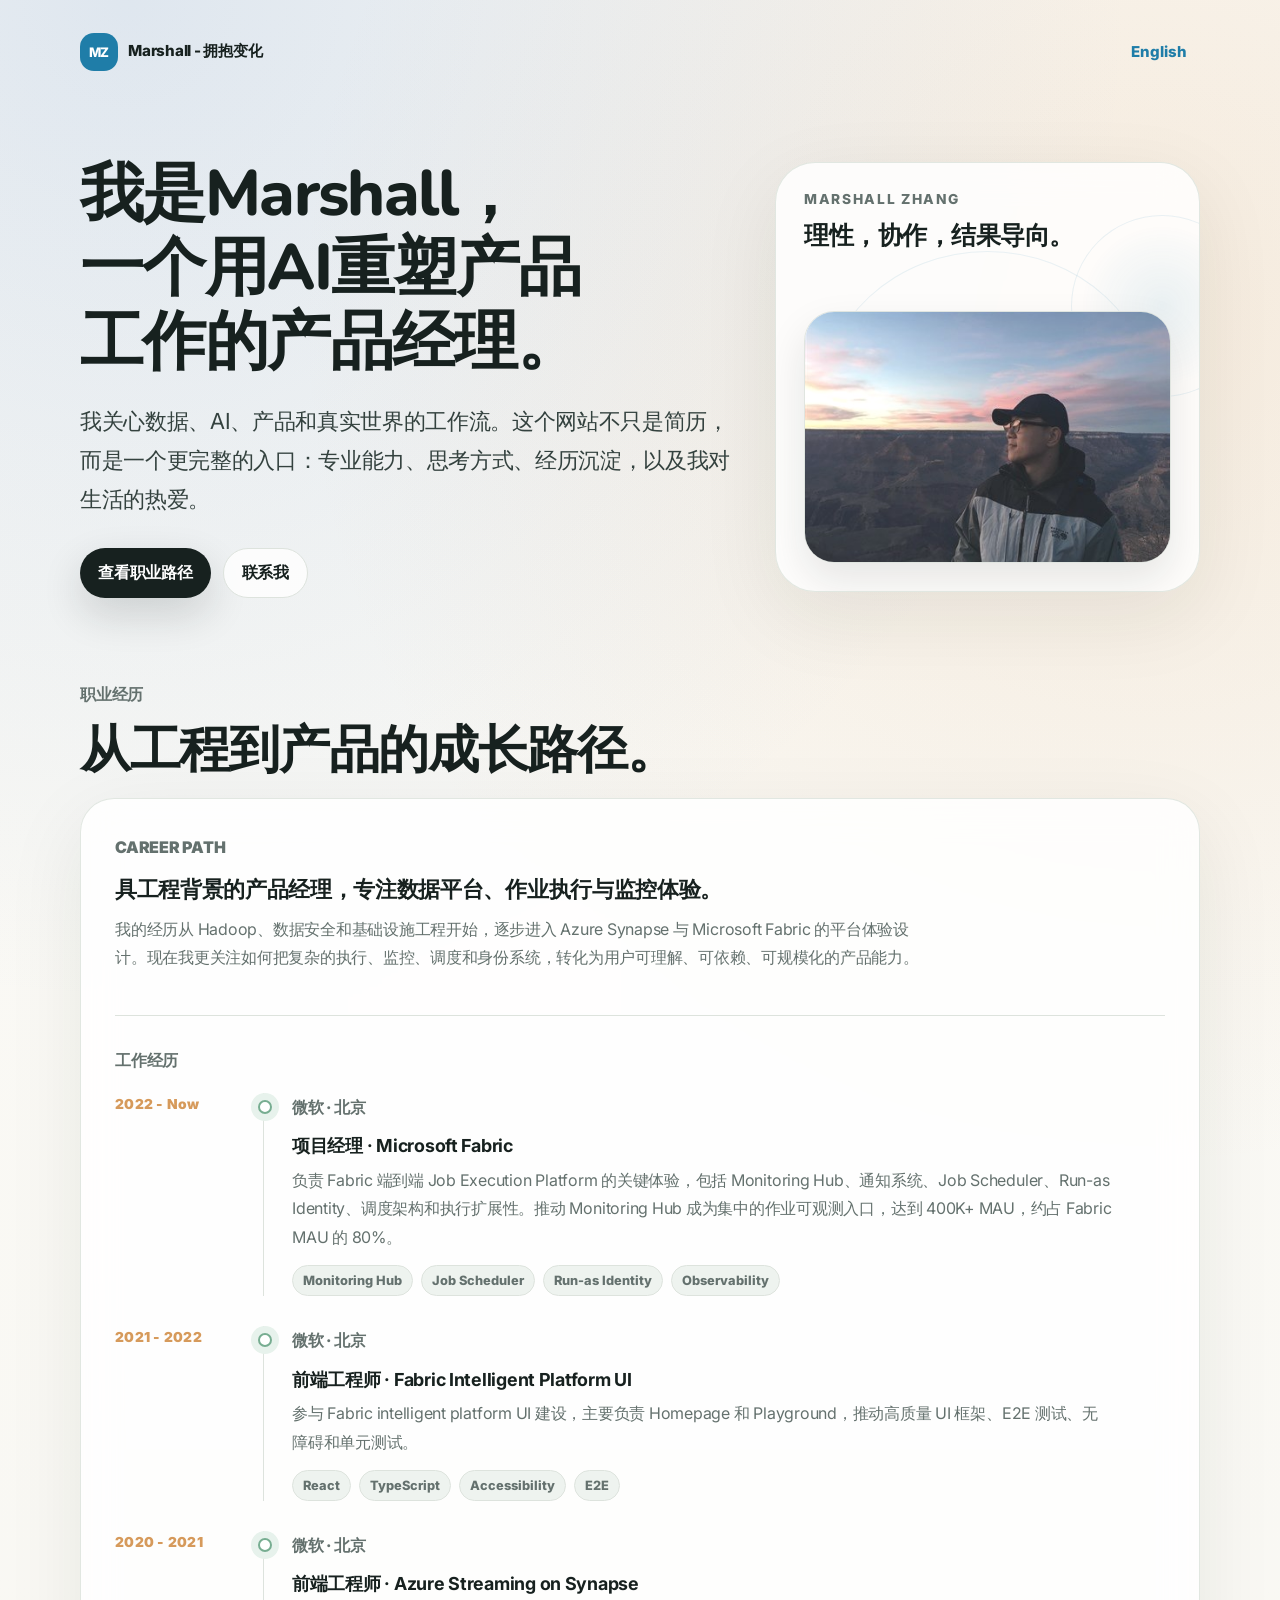
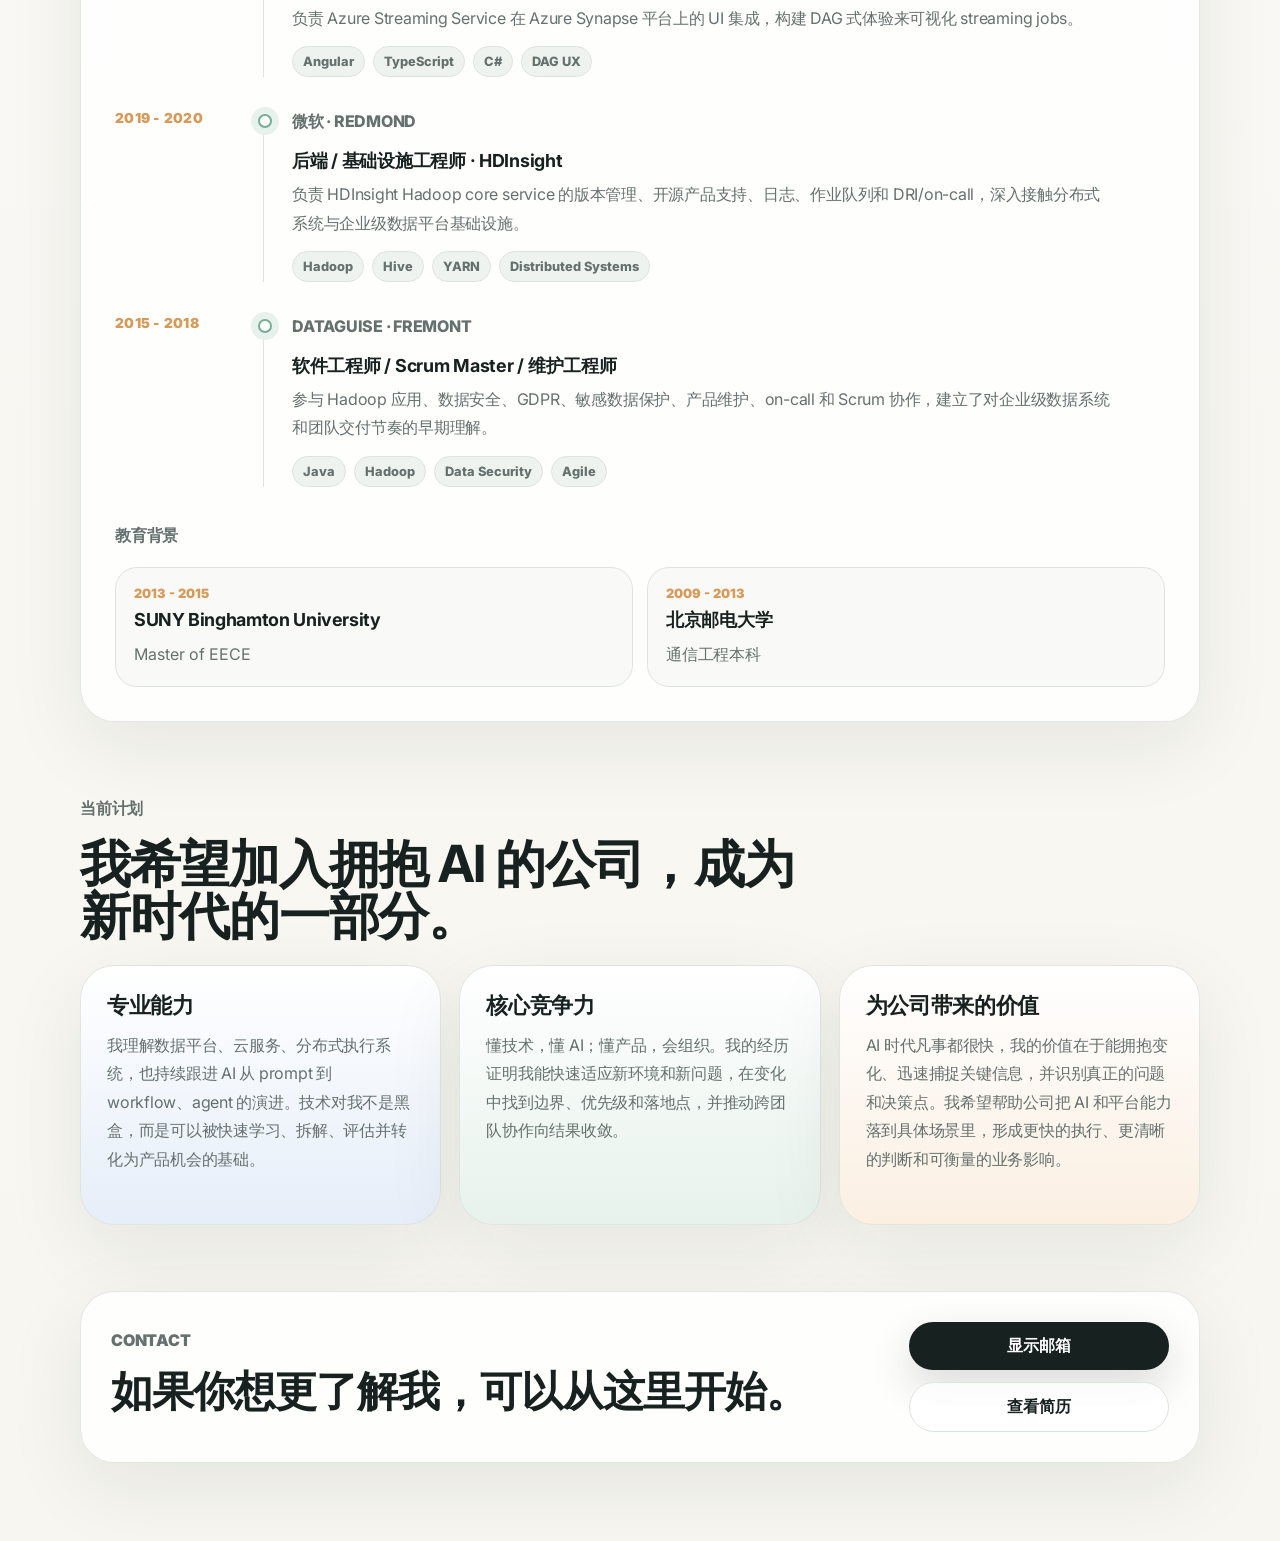
==== index.html @ 6c8ccf9b "Redesign personal website Co-authored-by: Copilot <223556219+Copilot@users.noreply.github.com>" ====
<!DOCTYPE html>
<html lang="zh-CN">
  <head>
    <meta charset="UTF-8" />
    <meta name="viewport" content="width=device-width, initial-scale=1.0" />
    <title>Marshall Zhang — The Explorer</title>
    <meta
      name="description"
      content="Personal website of Marshall Zhang, a product-minded data and AI practitioner exploring work, technology, teaching, and life."
    />
    <link rel="preconnect" href="https://fonts.googleapis.com" />
    <link rel="preconnect" href="https://fonts.gstatic.com" crossorigin />
    <link
      href="https://fonts.googleapis.com/css2?family=Inter:wght@400;500;600;700;800;900&family=Nunito:wght@600;700;800&display=swap"
      rel="stylesheet"
    />
    <link rel="stylesheet" href="./styles.css" />
  </head>
  <body>
    <div class="site-shell">
      <header class="topbar">
        <a class="brand" href="./index.html" aria-label="Marshall Zhang home">
          <span class="brand-mark">MZ</span>
          <span>
            <span class="lang-content lang-zh">Marshall - 拥抱变化</span>
            <span class="lang-content lang-en">Marshall - Embrace Change</span>
          </span>
        </a>
        <nav class="nav" aria-label="Main navigation">
          <button class="language-toggle" type="button" data-language-toggle>English</button>
        </nav>
      </header>

      <main>
        <section class="hero" id="overview">
          <div class="hero-copy">
            <h1>
              <span class="lang-content lang-zh">我是Marshall，一个用AI重塑产品工作的产品经理。</span>
              <span class="lang-content lang-en">I am Marshall, a product manager reshaping product work with AI.</span>
            </h1>
            <p class="subtitle">
              <span class="lang-content lang-zh">
                我关心数据、AI、产品和真实世界的工作流。这个网站不只是简历，而是一个更完整的入口：专业能力、思考方式、经历沉淀，以及我对生活的热爱。
              </span>
              <span class="lang-content lang-en">
                I care about data, AI, products, and real-world workflows. This site is not only a resume; it is a fuller entry point into my skills, thinking, experience, and love for life.
              </span>
            </p>
            <div class="hero-actions">
              <a class="button primary" href="#career">
                <span class="lang-content lang-zh">查看职业路径</span>
                <span class="lang-content lang-en">View career path</span>
              </a>
              <a class="button secondary" href="#contact">
                <span class="lang-content lang-zh">联系我</span>
                <span class="lang-content lang-en">Contact me</span>
              </a>
            </div>
          </div>

          <aside class="hero-panel" aria-label="Marshall profile summary">
            <div class="orbital-card photo-card">
              <div class="profile-copy">
                <p class="panel-kicker">Marshall Zhang</p>
                <p class="panel-title">
                  <span class="lang-content lang-zh">理性，协作，结果导向。</span>
                  <span class="lang-content lang-en">Analytical, collaborative, impact-driven.</span>
                </p>
              </div>
              <figure class="profile-photo-frame">
                <img src="./assets/photo-soft.jpg" alt="Portrait of Marshall Zhang" />
              </figure>
            </div>
          </aside>
        </section>

        <section class="section">
          <div class="section-heading">
            <p class="section-tag">
              <span class="lang-content lang-zh">职业经历</span>
              <span class="lang-content lang-en">Career experience</span>
            </p>
            <h2>
              <span class="lang-content lang-zh">从工程到产品的成长路径。</span>
              <span class="lang-content lang-en">A path from engineering to product.</span>
            </h2>
          </div>

          <div class="career-card" id="career">
            <div class="career-intro">
              <p class="project-meta">
                <span class="lang-content lang-zh">Career path</span>
                <span class="lang-content lang-en">Career path</span>
              </p>
              <h3>
                <span class="lang-content lang-zh">具工程背景的产品经理，专注数据平台、作业执行与监控体验。</span>
                <span class="lang-content lang-en">A product manager with an engineering background, focused on data platforms, job execution, and monitoring experiences.</span>
              </h3>
              <p>
                <span class="lang-content lang-zh">
                  我的经历从 Hadoop、数据安全和基础设施工程开始，逐步进入 Azure Synapse 与 Microsoft Fabric 的平台体验设计。现在我更关注如何把复杂的执行、监控、调度和身份系统，转化为用户可理解、可依赖、可规模化的产品能力。
                </span>
                <span class="lang-content lang-en">
                  My path started with Hadoop, data security, and infrastructure engineering, then moved into platform experiences across Azure Synapse and Microsoft Fabric. Today I focus on turning complex execution, monitoring, scheduling, and identity systems into product capabilities users can understand, trust, and scale.
                </span>
              </p>
            </div>

            <div class="career-group">
              <p class="career-group-label">
                <span class="lang-content lang-zh">工作经历</span>
                <span class="lang-content lang-en">Experience</span>
              </p>

              <div class="experience-list">
                <article class="experience-item">
                  <div class="experience-time">2022 - Now</div>
                  <div class="experience-content">
                    <p class="experience-meta">
                      <span class="lang-content lang-zh">微软 · 北京</span>
                      <span class="lang-content lang-en">Microsoft · Beijing</span>
                    </p>
                    <h4>
                      <span class="lang-content lang-zh">项目经理 · Microsoft Fabric</span>
                      <span class="lang-content lang-en">Program Manager · Microsoft Fabric</span>
                    </h4>
                    <p>
                      <span class="lang-content lang-zh">负责 Fabric 端到端 Job Execution Platform 的关键体验，包括 Monitoring Hub、通知系统、Job Scheduler、Run-as Identity、调度架构和执行扩展性。推动 Monitoring Hub 成为集中的作业可观测入口，达到 400K+ MAU，约占 Fabric MAU 的 80%。</span>
                      <span class="lang-content lang-en">Owns key experiences for Fabric's end-to-end Job Execution Platform, including Monitoring Hub, notifications, Job Scheduler, Run-as Identity, scheduling architecture, and execution scalability. Drove Monitoring Hub into a centralized job observability surface, reaching 400K+ MAU, about 80% of Fabric MAU.</span>
                    </p>
                    <div class="chip-row">
                      <span>Monitoring Hub</span>
                      <span>Job Scheduler</span>
                      <span>Run-as Identity</span>
                      <span>Observability</span>
                    </div>
                  </div>
                </article>

                <article class="experience-item">
                  <div class="experience-time">2021 - 2022</div>
                  <div class="experience-content">
                    <p class="experience-meta">
                      <span class="lang-content lang-zh">微软 · 北京</span>
                      <span class="lang-content lang-en">Microsoft · Beijing</span>
                    </p>
                    <h4>
                      <span class="lang-content lang-zh">前端工程师 · Fabric Intelligent Platform UI</span>
                      <span class="lang-content lang-en">Frontend Engineer · Fabric Intelligent Platform UI</span>
                    </h4>
                    <p>
                      <span class="lang-content lang-zh">参与 Fabric intelligent platform UI 建设，主要负责 Homepage 和 Playground，推动高质量 UI 框架、E2E 测试、无障碍和单元测试。</span>
                      <span class="lang-content lang-en">Worked on Fabric intelligent platform UI, mainly Homepage and Playground, with focus on high-quality UI framework, E2E tests, accessibility, and unit tests.</span>
                    </p>
                    <div class="chip-row">
                      <span>React</span>
                      <span>TypeScript</span>
                      <span>Accessibility</span>
                      <span>E2E</span>
                    </div>
                  </div>
                </article>

                <article class="experience-item">
                  <div class="experience-time">2020 - 2021</div>
                  <div class="experience-content">
                    <p class="experience-meta">
                      <span class="lang-content lang-zh">微软 · 北京</span>
                      <span class="lang-content lang-en">Microsoft · Beijing</span>
                    </p>
                    <h4>
                      <span class="lang-content lang-zh">前端工程师 · Azure Streaming on Synapse</span>
                      <span class="lang-content lang-en">Frontend Engineer · Azure Streaming on Synapse</span>
                    </h4>
                    <p>
                      <span class="lang-content lang-zh">负责 Azure Streaming Service 在 Azure Synapse 平台上的 UI 集成，构建 DAG 式体验来可视化 streaming jobs。</span>
                      <span class="lang-content lang-en">Integrated Azure Streaming Service UI into Azure Synapse and built a DAG-like experience to visualize streaming jobs.</span>
                    </p>
                    <div class="chip-row">
                      <span>Angular</span>
                      <span>TypeScript</span>
                      <span>C#</span>
                      <span>DAG UX</span>
                    </div>
                  </div>
                </article>

                <article class="experience-item">
                  <div class="experience-time">2019 - 2020</div>
                  <div class="experience-content">
                    <p class="experience-meta">
                      <span class="lang-content lang-zh">微软 · Redmond</span>
                      <span class="lang-content lang-en">Microsoft · Redmond</span>
                    </p>
                    <h4>
                      <span class="lang-content lang-zh">后端 / 基础设施工程师 · HDInsight</span>
                      <span class="lang-content lang-en">Backend / Infrastructure Engineer · HDInsight</span>
                    </h4>
                    <p>
                      <span class="lang-content lang-zh">负责 HDInsight Hadoop core service 的版本管理、开源产品支持、日志、作业队列和 DRI/on-call，深入接触分布式系统与企业级数据平台基础设施。</span>
                      <span class="lang-content lang-en">Worked on HDInsight Hadoop core service, including versioning, open-source support, logs, job queue, and DRI/on-call, building hands-on experience with distributed systems and enterprise data platform infrastructure.</span>
                    </p>
                    <div class="chip-row">
                      <span>Hadoop</span>
                      <span>Hive</span>
                      <span>YARN</span>
                      <span>Distributed Systems</span>
                    </div>
                  </div>
                </article>

                <article class="experience-item">
                  <div class="experience-time">2015 - 2018</div>
                  <div class="experience-content">
                    <p class="experience-meta">
                      <span class="lang-content lang-zh">Dataguise · Fremont</span>
                      <span class="lang-content lang-en">Dataguise · Fremont</span>
                    </p>
                    <h4>
                      <span class="lang-content lang-zh">软件工程师 / Scrum Master / 维护工程师</span>
                      <span class="lang-content lang-en">Software Engineer / Scrum Master / Sustaining Engineer</span>
                    </h4>
                    <p>
                      <span class="lang-content lang-zh">参与 Hadoop 应用、数据安全、GDPR、敏感数据保护、产品维护、on-call 和 Scrum 协作，建立了对企业级数据系统和团队交付节奏的早期理解。</span>
                      <span class="lang-content lang-en">Worked on Hadoop applications, data security, GDPR, sensitive data protection, product sustaining, on-call, and Scrum collaboration, building an early understanding of enterprise data systems and team delivery rhythm.</span>
                    </p>
                    <div class="chip-row">
                      <span>Java</span>
                      <span>Hadoop</span>
                      <span>Data Security</span>
                      <span>Agile</span>
                    </div>
                  </div>
                </article>
              </div>
            </div>

            <div class="career-group education-group">
              <p class="career-group-label">
                <span class="lang-content lang-zh">教育背景</span>
                <span class="lang-content lang-en">Education</span>
              </p>
              <div class="education-grid">
                <article class="education-item">
                  <span>2013 - 2015</span>
                  <h4>SUNY Binghamton University</h4>
                  <p>Master of EECE</p>
                </article>
                <article class="education-item">
                  <span>2009 - 2013</span>
                  <h4>
                    <span class="lang-content lang-zh">北京邮电大学</span>
                    <span class="lang-content lang-en">Beijing University of Posts and Telecommunications</span>
                  </h4>
                  <p>
                    <span class="lang-content lang-zh">通信工程本科</span>
                    <span class="lang-content lang-en">B.S. in Communication Engineering</span>
                  </p>
                </article>
              </div>
            </div>
          </div>
        </section>

        <section class="section card-section">
          <div class="section-heading">
            <p class="section-tag">
              <span class="lang-content lang-zh">当前计划</span>
              <span class="lang-content lang-en">Current plan</span>
            </p>
            <h2>
              <span class="lang-content lang-zh">我希望加入拥抱 AI 的公司，成为新时代的一部分。</span>
              <span class="lang-content lang-en">I want to join companies embracing AI and become part of the new era.</span>
            </h2>
          </div>
          <div class="content-grid">
            <article class="content-card accent-blue">
              <h3>
                <span class="lang-content lang-zh">专业能力</span>
                <span class="lang-content lang-en">Professional capability</span>
              </h3>
              <p>
                <span class="lang-content lang-zh">我理解数据平台、云服务、分布式执行系统，也持续跟进 AI 从 prompt 到 workflow、agent 的演进。技术对我不是黑盒，而是可以被快速学习、拆解、评估并转化为产品机会的基础。</span>
                <span class="lang-content lang-en">I understand data platforms, cloud services, and distributed execution systems, while actively following AI's evolution from prompts to workflows and agents. Technology is not a black box to me; it is something I can quickly learn, break down, evaluate, and turn into product opportunities.</span>
              </p>
            </article>
            <article class="content-card accent-green">
              <h3>
                <span class="lang-content lang-zh">核心竞争力</span>
                <span class="lang-content lang-en">Core strengths</span>
              </h3>
              <p>
                <span class="lang-content lang-zh">懂技术，懂 AI；懂产品，会组织。我的经历证明我能快速适应新环境和新问题，在变化中找到边界、优先级和落地点，并推动跨团队协作向结果收敛。</span>
                <span class="lang-content lang-en">I understand technology and AI; I understand product and organization. My experience proves that I can adapt quickly to new environments and problems, find boundaries, priorities, and execution paths in change, and drive cross-team work toward outcomes.</span>
              </p>
            </article>
            <article class="content-card accent-orange">
              <h3>
                <span class="lang-content lang-zh">为公司带来的价值</span>
                <span class="lang-content lang-en">Value I bring</span>
              </h3>
              <p>
                <span class="lang-content lang-zh">AI 时代凡事都很快，我的价值在于能拥抱变化、迅速捕捉关键信息，并识别真正的问题和决策点。我希望帮助公司把 AI 和平台能力落到具体场景里，形成更快的执行、更清晰的判断和可衡量的业务影响。</span>
                <span class="lang-content lang-en">In the AI era, everything moves fast. My value is the ability to embrace change, quickly capture key signals, and identify the real problem and decision point. I want to help teams apply AI and platform capabilities to concrete scenarios, creating faster execution, clearer judgment, and measurable business impact.</span>
              </p>
            </article>
          </div>
        </section>

        <section class="section contact-section" id="contact">
          <div>
            <p class="section-tag">
              <span class="lang-content lang-zh">Contact</span>
              <span class="lang-content lang-en">Contact</span>
            </p>
            <h2>
              <span class="lang-content lang-zh">如果你想更了解我，可以从这里开始。</span>
              <span class="lang-content lang-en">If you want to know more about me, start here.</span>
            </h2>
          </div>
          <div class="contact-card">
            <button class="button primary" type="button" data-email-button data-user="marshall.yang.zhang" data-domain="outlook.com">
              <span class="lang-content lang-zh">显示邮箱</span>
              <span class="lang-content lang-en">Show email</span>
            </button>
            <a class="button secondary" href="./assets/resume/marshall-zhang-resume.pdf" target="_blank" rel="noopener">
              <span class="lang-content lang-zh">查看简历</span>
              <span class="lang-content lang-en">View resume</span>
            </a>
          </div>
        </section>
      </main>
    </div>
    <script src="./site.js"></script>
  </body>
</html>
---- styles.css ----
:root {
  --bg: #f7f6f1;
  --surface: #ffffff;
  --surface-soft: #eef3ef;
  --line: #dde3dd;
  --text: #17211f;
  --muted: #64716e;
  --blue: #5f8fcf;
  --blue-soft: #e6eef9;
  --green: #77ad91;
  --green-soft: #e7f2ec;
  --orange: #d69a5b;
  --orange-soft: #fbefe2;
  --zima: #1f7da8;
  --shadow: 0 24px 80px rgba(23, 33, 31, 0.08);
  --radius-lg: 34px;
  --radius-md: 22px;
  --radius-sm: 999px;
}

* {
  box-sizing: border-box;
}

html {
  scroll-behavior: smooth;
}

body {
  margin: 0;
  min-height: 100vh;
  font-family: "Inter", "PingFang SC", "Microsoft YaHei UI", "Microsoft YaHei", "Noto Sans CJK SC", system-ui, -apple-system, BlinkMacSystemFont, "Segoe UI", sans-serif;
  color: var(--text);
  background:
    radial-gradient(circle at 10% 0%, rgba(95, 143, 207, 0.18), transparent 30%),
    radial-gradient(circle at 90% 10%, rgba(214, 154, 91, 0.16), transparent 28%),
    linear-gradient(180deg, #fbfaf6 0%, var(--bg) 100%);
}

a {
  color: inherit;
}

p,
h1,
h2,
h3 {
  margin-top: 0;
}

.site-shell {
  width: min(1120px, calc(100% - 40px));
  margin: 0 auto;
  padding: 24px 0 78px;
}

.topbar {
  display: flex;
  justify-content: space-between;
  align-items: center;
  gap: 20px;
  padding: 8px 0 36px;
}

.brand {
  display: inline-flex;
  align-items: center;
  gap: 10px;
  text-decoration: none;
  font-size: 0.95rem;
  font-weight: 800;
  letter-spacing: -0.01em;
}

.brand-mark {
  display: inline-grid;
  width: 38px;
  height: 38px;
  place-items: center;
  color: #ffffff;
  background: var(--zima);
  border-radius: 14px;
  font-size: 0.82rem;
}

.nav {
  display: flex;
  align-items: center;
  gap: 10px;
  flex-wrap: wrap;
}

.nav a,
.language-toggle {
  border: 1px solid transparent;
  border-radius: var(--radius-sm);
  color: var(--muted);
  background: transparent;
  cursor: pointer;
  font: inherit;
  font-size: 0.94rem;
  padding: 9px 12px;
  text-decoration: none;
}

.nav a:hover,
.language-toggle:hover {
  color: var(--text);
  background: rgba(255, 255, 255, 0.72);
  border-color: var(--line);
}

.language-toggle {
  color: var(--zima);
  font-weight: 800;
}

.hero {
  display: grid;
  grid-template-columns: minmax(0, 1.12fr) minmax(320px, 0.72fr);
  gap: 34px;
  align-items: center;
  padding: 50px 0 46px;
}

.hero-copy {
  max-width: 820px;
}

.eyebrow,
.section-tag,
.project-meta {
  margin-bottom: 14px;
  color: var(--zima);
  text-transform: uppercase;
  letter-spacing: 0.13em;
  font-size: 0.78rem;
  font-weight: 900;
}

h1 {
  font-family: "Nunito", "Microsoft YaHei UI", "Microsoft YaHei", "PingFang SC", "Noto Sans CJK SC", sans-serif;
  font-size: clamp(2.25rem, 5vw, 4.35rem);
  font-weight: 800;
  line-height: 1.16;
  letter-spacing: -0.035em;
  margin-bottom: 22px;
  text-wrap: balance;
}

.lang-zh {
  letter-spacing: -0.015em;
}

h1 .lang-zh,
h2 .lang-zh {
  letter-spacing: -0.025em;
}

h2 {
  font-size: clamp(2rem, 4vw, 3.3rem);
  line-height: 1.02;
  letter-spacing: -0.055em;
  margin-bottom: 14px;
}

h3 {
  font-size: 1.35rem;
  line-height: 1.24;
  letter-spacing: -0.025em;
  margin-bottom: 12px;
}

.subtitle,
.section p,
.career-card p,
.content-card p,
.contact-section p {
  color: var(--muted);
  font-size: 1rem;
  line-height: 1.78;
}

.subtitle {
  color: #34423f;
  font-size: clamp(1.12rem, 2vw, 1.38rem);
  max-width: 46rem;
}

.hero-actions {
  display: flex;
  gap: 12px;
  flex-wrap: wrap;
  margin-top: 28px;
}

.button {
  display: inline-flex;
  align-items: center;
  justify-content: center;
  border: 0;
  border-radius: var(--radius-sm);
  cursor: pointer;
  font: inherit;
  font-weight: 800;
  min-height: 48px;
  padding: 13px 18px;
  text-decoration: none;
  transition: transform 150ms ease, box-shadow 150ms ease, background 150ms ease;
}

.button:hover {
  transform: translateY(-1px);
}

.button.primary {
  color: #ffffff;
  background: var(--text);
  box-shadow: 0 16px 40px rgba(23, 33, 31, 0.16);
}

.button.secondary {
  color: var(--text);
  background: rgba(255, 255, 255, 0.82);
  border: 1px solid var(--line);
}

.disabled-link {
  cursor: not-allowed;
  opacity: 0.72;
}

.hero-panel {
  display: grid;
  gap: 16px;
}

.orbital-card,
.career-card,
.content-card,
.contact-section {
  background: rgba(255, 255, 255, 0.84);
  border: 1px solid rgba(221, 227, 221, 0.86);
  box-shadow: var(--shadow);
  backdrop-filter: blur(18px);
}

.orbital-card {
  border-radius: 40px;
  min-height: 380px;
  overflow: hidden;
  padding: 28px;
  position: relative;
}

.photo-card {
  display: grid;
  gap: 18px;
  min-height: 430px;
}

.photo-card::before,
.photo-card::after {
  opacity: 0.42;
}

.orbital-card::before,
.orbital-card::after {
  border: 1px solid rgba(31, 125, 168, 0.22);
  border-radius: 50%;
  content: "";
  position: absolute;
  z-index: 0;
}

.orbital-card::before {
  inset: 88px 44px 30px;
}

.orbital-card::after {
  width: 180px;
  height: 180px;
  right: -54px;
  top: 52px;
  background: radial-gradient(circle, rgba(31, 125, 168, 0.22), transparent 65%);
}

.panel-kicker {
  color: var(--muted);
  font-size: 0.86rem;
  font-weight: 800;
  letter-spacing: 0.12em;
  margin-bottom: 14px;
  position: relative;
  text-transform: uppercase;
  z-index: 1;
}

.panel-title {
  font-size: 1.54rem;
  font-weight: 900;
  letter-spacing: -0.035em;
  line-height: 1.18;
  max-width: 100%;
  position: relative;
  z-index: 1;
}

.panel-title .lang-zh {
  letter-spacing: -0.02em;
  white-space: nowrap;
}

.profile-copy {
  position: relative;
  z-index: 1;
}

.profile-photo-frame {
  align-self: end;
  border: 1px solid rgba(221, 227, 221, 0.9);
  border-radius: 30px;
  box-shadow: 0 18px 40px rgba(23, 33, 31, 0.1);
  margin: 0;
  overflow: hidden;
  position: relative;
  z-index: 1;
}

.profile-photo-frame img {
  display: block;
  filter: saturate(0.92) contrast(0.96) brightness(1.03);
  height: 250px;
  object-fit: cover;
  object-position: center;
  width: 100%;
}

.signal-grid {
  bottom: 28px;
  display: grid;
  gap: 10px;
  grid-template-columns: repeat(2, minmax(0, 1fr));
  left: 28px;
  position: absolute;
  right: 28px;
}

.signal-grid span {
  background: var(--surface-soft);
  border: 1px solid var(--line);
  border-radius: 16px;
  color: var(--muted);
  font-size: 0.9rem;
  font-weight: 800;
  padding: 12px;
}

.section {
  padding: 36px 0;
}

.section-heading {
  max-width: 760px;
  margin-bottom: 24px;
}

.career-card {
  border-radius: var(--radius-lg);
  overflow: hidden;
  min-height: 430px;
  padding: 34px;
}

.career-card p {
  max-width: 820px;
}

.career-intro {
  border-bottom: 1px solid var(--line);
  margin-bottom: 30px;
  padding-bottom: 28px;
}

.career-intro h3 {
  max-width: 760px;
}

.career-group + .career-group {
  margin-top: 34px;
}

.career-group-label {
  color: var(--zima);
  font-size: 0.78rem;
  font-weight: 900;
  letter-spacing: 0.14em;
  margin-bottom: 18px;
  text-transform: uppercase;
}

.experience-list {
  display: grid;
  gap: 0;
}

.experience-item {
  display: grid;
  grid-template-columns: 120px minmax(0, 1fr);
  gap: 28px;
  position: relative;
}

.experience-item + .experience-item {
  margin-top: 30px;
}

.experience-time {
  color: var(--orange);
  font-size: 0.86rem;
  font-weight: 900;
  letter-spacing: 0.02em;
  padding-top: 3px;
  white-space: nowrap;
}

.experience-content {
  border-left: 1px solid var(--line);
  padding-left: 28px;
  position: relative;
}

.experience-content::before {
  background: var(--surface);
  border: 2px solid var(--green);
  border-radius: 50%;
  box-shadow: 0 0 0 7px var(--green-soft);
  content: "";
  height: 10px;
  left: -6px;
  position: absolute;
  top: 7px;
  width: 10px;
}

.experience-meta {
  color: var(--muted);
  font-size: 0.88rem;
  font-weight: 800;
  letter-spacing: 0.04em;
  margin-bottom: 6px;
  text-transform: uppercase;
}

.experience-content h4,
.education-item h4 {
  color: var(--text);
  font-size: 1.12rem;
  letter-spacing: -0.02em;
  line-height: 1.25;
  margin: 0 0 8px;
}

.experience-content p {
  margin-bottom: 14px;
}

.chip-row {
  display: flex;
  flex-wrap: wrap;
  gap: 8px;
}

.chip-row span {
  background: var(--surface-soft);
  border: 1px solid var(--line);
  border-radius: var(--radius-sm);
  color: var(--muted);
  font-size: 0.8rem;
  font-weight: 800;
  padding: 7px 10px;
}

.education-grid {
  display: grid;
  gap: 14px;
  grid-template-columns: repeat(2, minmax(0, 1fr));
}

.education-item {
  background: #f9faf7;
  border: 1px solid var(--line);
  border-radius: 22px;
  padding: 18px;
}

.education-item > span {
  color: var(--orange);
  display: block;
  font-size: 0.8rem;
  font-weight: 900;
  margin-bottom: 8px;
}

.education-item p {
  margin-bottom: 0;
}

.content-grid {
  display: grid;
  grid-template-columns: repeat(3, minmax(0, 1fr));
  gap: 18px;
}

.content-card {
  border-radius: var(--radius-lg);
  min-height: 260px;
  padding: 26px;
}

.accent-blue {
  background: linear-gradient(180deg, #ffffff 0%, var(--blue-soft) 100%);
}

.accent-green {
  background: linear-gradient(180deg, #ffffff 0%, var(--green-soft) 100%);
}

.accent-orange {
  background: linear-gradient(180deg, #ffffff 0%, var(--orange-soft) 100%);
}

.contact-section {
  align-items: center;
  border-radius: var(--radius-lg);
  display: grid;
  gap: 26px;
  grid-template-columns: minmax(0, 1fr) auto;
  margin-top: 30px;
  padding: 30px;
}

.contact-section h2 {
  font-size: clamp(2rem, 3.25vw, 2.9rem);
  line-height: 1.08;
  white-space: nowrap;
}

body.language-en .contact-section h2 {
  font-size: clamp(2rem, 3vw, 2.65rem);
  line-height: 1.12;
  max-width: 660px;
  white-space: normal;
}

.contact-card {
  display: grid;
  gap: 12px;
  min-width: 260px;
}

.lang-en {
  display: none;
}

body.language-en .lang-zh {
  display: none;
}

body.language-en .lang-en {
  display: inline;
}

body.language-en h1 {
  font-size: clamp(2.3rem, 4.2vw, 3.75rem);
  line-height: 1.1;
  letter-spacing: -0.04em;
  max-width: 900px;
}

body.language-en p.lang-en,
body.language-en .lang-en.block {
  display: block;
}

@media (max-width: 900px) {
  .topbar,
  .hero,
  .contact-section,
  .content-grid {
    grid-template-columns: 1fr;
  }

  .topbar {
    align-items: start;
    display: grid;
  }

  body.language-en h1 {
    font-size: clamp(2.15rem, 5.3vw, 2.75rem);
    line-height: 1.12;
    letter-spacing: -0.035em;
  }

  .contact-section h2 {
    white-space: normal;
  }

  .experience-item {
    gap: 14px;
    grid-template-columns: 1fr;
  }

  .experience-content {
    border-left: 0;
    border-top: 1px solid var(--line);
    padding-left: 0;
    padding-top: 18px;
  }

  .experience-content::before {
    left: 0;
    top: -6px;
  }

  .education-grid {
    grid-template-columns: 1fr;
  }
}

@media (max-width: 640px) {
  .site-shell {
    width: min(100% - 28px, 1120px);
    padding-top: 16px;
  }

  .hero {
    padding-top: 28px;
  }

  .nav {
    width: 100%;
  }

  .nav a,
  .language-toggle {
    background: rgba(255, 255, 255, 0.64);
  }

  .hero-actions,
  .button {
    width: 100%;
  }

  .career-card {
    padding: 22px;
  }

  .orbital-card {
    min-height: 330px;
  }
}
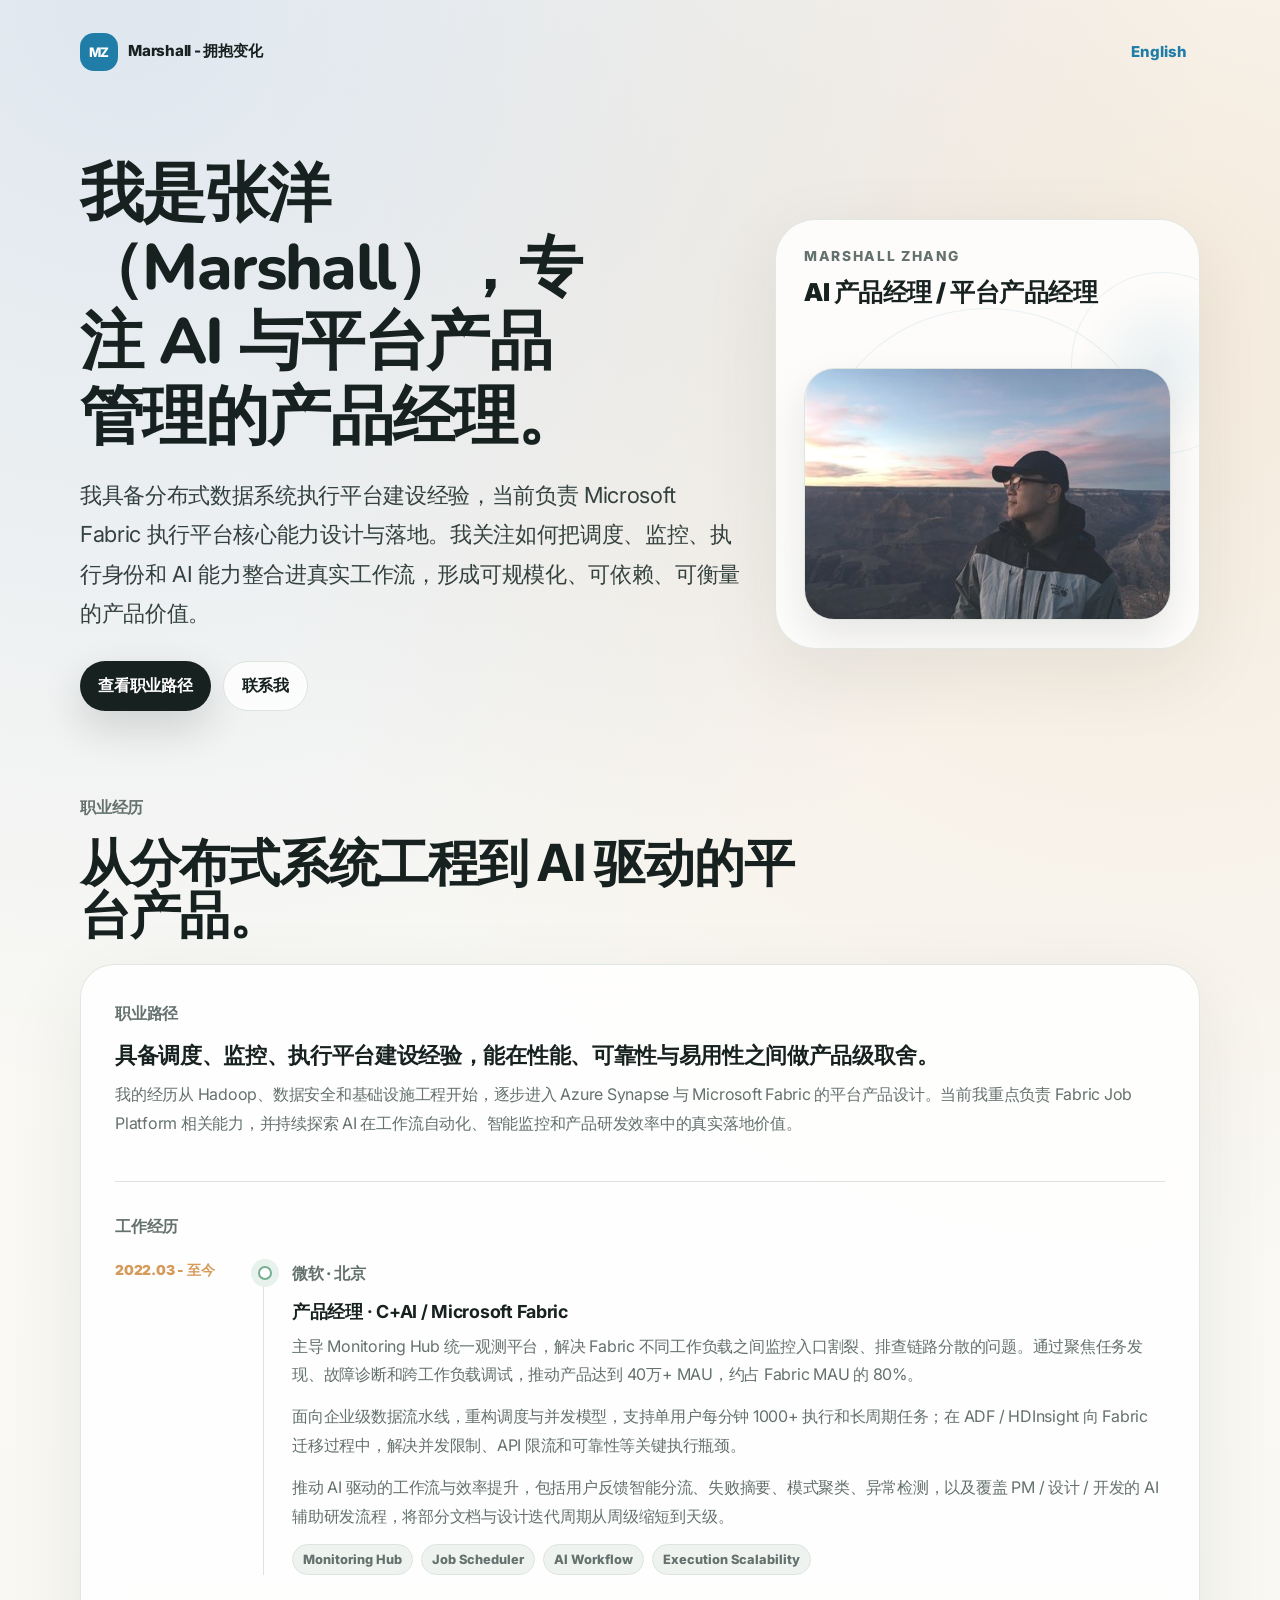
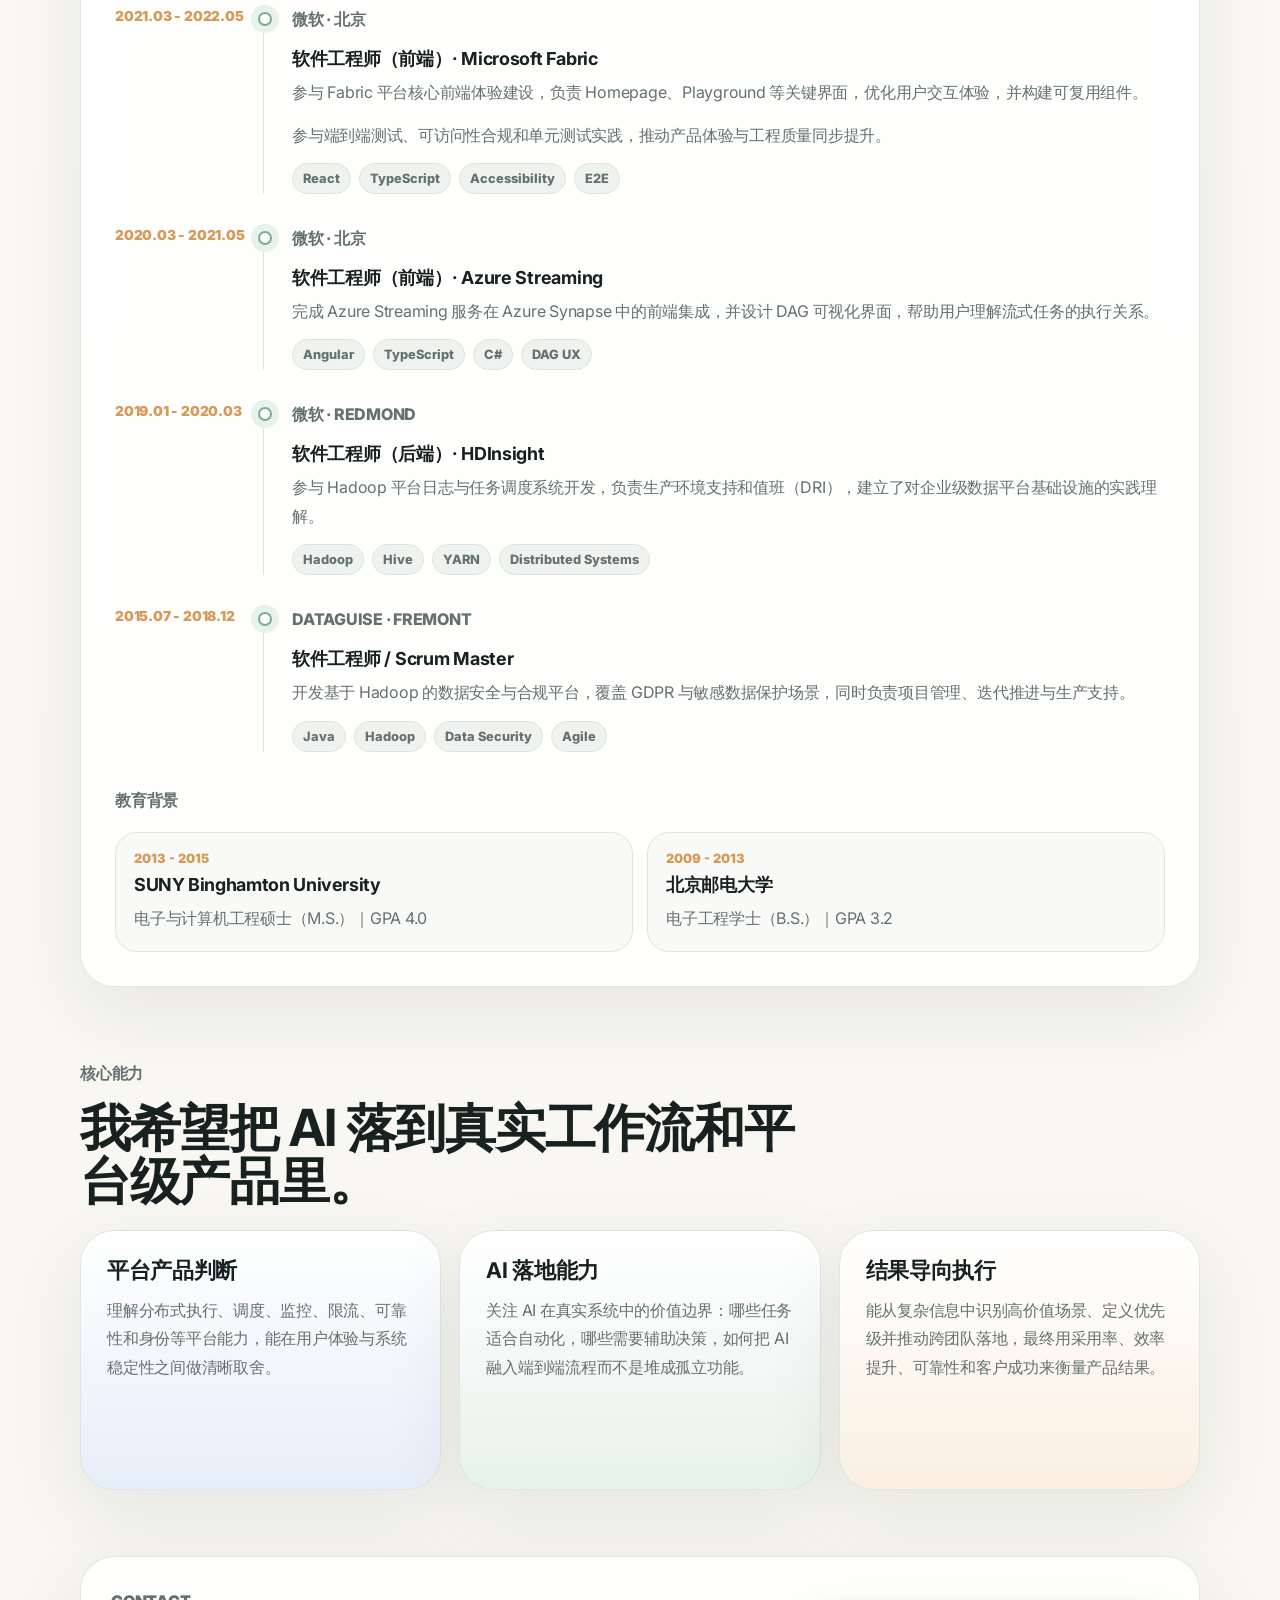
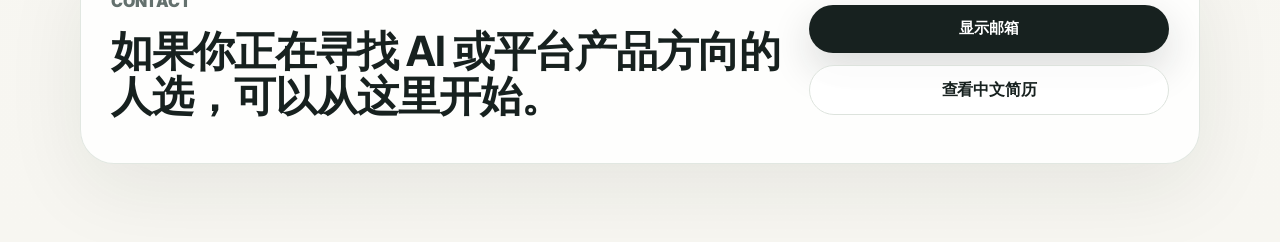
==== commit afaa54f9: "Update resume website content Co-authored-by: Copilot <223556219+Copilot@users.noreply.github.com>" ====
--- a/index.html
+++ b/index.html
@@ -35,15 +35,15 @@
         <section class="hero" id="overview">
           <div class="hero-copy">
             <h1>
-              <span class="lang-content lang-zh">我是Marshall，一个用AI重塑产品工作的产品经理。</span>
-              <span class="lang-content lang-en">I am Marshall, a product manager reshaping product work with AI.</span>
+              <span class="lang-content lang-zh">我是张洋（Marshall），专注 AI 与平台产品管理的产品经理。</span>
+              <span class="lang-content lang-en">I am Marshall Zhang, a product manager focused on AI and platform product management.</span>
             </h1>
             <p class="subtitle">
               <span class="lang-content lang-zh">
-                我关心数据、AI、产品和真实世界的工作流。这个网站不只是简历，而是一个更完整的入口：专业能力、思考方式、经历沉淀，以及我对生活的热爱。
+                我具备分布式数据系统执行平台建设经验，当前负责 Microsoft Fabric 执行平台核心能力设计与落地。我关注如何把调度、监控、执行身份和 AI 能力整合进真实工作流，形成可规模化、可依赖、可衡量的产品价值。
               </span>
               <span class="lang-content lang-en">
-                I care about data, AI, products, and real-world workflows. This site is not only a resume; it is a fuller entry point into my skills, thinking, experience, and love for life.
+                I build execution platforms for distributed data systems, with current ownership across core Microsoft Fabric job execution experiences. I focus on turning scheduling, observability, execution identity, and AI into scalable, trustworthy, measurable product value.
               </span>
             </p>
             <div class="hero-actions">
@@ -63,8 +63,8 @@
               <div class="profile-copy">
                 <p class="panel-kicker">Marshall Zhang</p>
                 <p class="panel-title">
-                  <span class="lang-content lang-zh">理性，协作，结果导向。</span>
-                  <span class="lang-content lang-en">Analytical, collaborative, impact-driven.</span>
+                  <span class="lang-content lang-zh">AI 产品经理 / 平台产品经理</span>
+                  <span class="lang-content lang-en">AI Product Manager / Platform Product Manager</span>
                 </p>
               </div>
               <figure class="profile-photo-frame">
@@ -81,27 +81,27 @@
               <span class="lang-content lang-en">Career experience</span>
             </p>
             <h2>
-              <span class="lang-content lang-zh">从工程到产品的成长路径。</span>
-              <span class="lang-content lang-en">A path from engineering to product.</span>
+              <span class="lang-content lang-zh">从分布式系统工程到 AI 驱动的平台产品。</span>
+              <span class="lang-content lang-en">From distributed systems engineering to AI-driven platform products.</span>
             </h2>
           </div>
 
           <div class="career-card" id="career">
             <div class="career-intro">
               <p class="project-meta">
-                <span class="lang-content lang-zh">Career path</span>
+                <span class="lang-content lang-zh">职业路径</span>
                 <span class="lang-content lang-en">Career path</span>
               </p>
               <h3>
-                <span class="lang-content lang-zh">具工程背景的产品经理，专注数据平台、作业执行与监控体验。</span>
-                <span class="lang-content lang-en">A product manager with an engineering background, focused on data platforms, job execution, and monitoring experiences.</span>
+                <span class="lang-content lang-zh">具备调度、监控、执行平台建设经验，能在性能、可靠性与易用性之间做产品级取舍。</span>
+                <span class="lang-content lang-en">A product manager experienced in scheduling, observability, and execution platforms, with strong judgment across performance, reliability, and usability tradeoffs.</span>
               </h3>
               <p>
                 <span class="lang-content lang-zh">
-                  我的经历从 Hadoop、数据安全和基础设施工程开始，逐步进入 Azure Synapse 与 Microsoft Fabric 的平台体验设计。现在我更关注如何把复杂的执行、监控、调度和身份系统，转化为用户可理解、可依赖、可规模化的产品能力。
+                  我的经历从 Hadoop、数据安全和基础设施工程开始，逐步进入 Azure Synapse 与 Microsoft Fabric 的平台产品设计。当前我重点负责 Fabric Job Platform 相关能力，并持续探索 AI 在工作流自动化、智能监控和产品研发效率中的真实落地价值。
                 </span>
                 <span class="lang-content lang-en">
-                  My path started with Hadoop, data security, and infrastructure engineering, then moved into platform experiences across Azure Synapse and Microsoft Fabric. Today I focus on turning complex execution, monitoring, scheduling, and identity systems into product capabilities users can understand, trust, and scale.
+                  My path started in Hadoop, data security, and infrastructure engineering, then moved into platform product work across Azure Synapse and Microsoft Fabric. Today I own Fabric Job Platform capabilities and explore how AI can create real value in workflow automation, intelligent monitoring, and product development productivity.
                 </span>
               </p>
             </div>
@@ -114,43 +114,61 @@
 
               <div class="experience-list">
                 <article class="experience-item">
-                  <div class="experience-time">2022 - Now</div>
+                  <div class="experience-time">
+                    <span class="lang-content lang-zh">2022.03 - 至今</span>
+                    <span class="lang-content lang-en">Mar 2022 - Present</span>
+                  </div>
                   <div class="experience-content">
                     <p class="experience-meta">
                       <span class="lang-content lang-zh">微软 · 北京</span>
                       <span class="lang-content lang-en">Microsoft · Beijing</span>
                     </p>
                     <h4>
-                      <span class="lang-content lang-zh">项目经理 · Microsoft Fabric</span>
-                      <span class="lang-content lang-en">Program Manager · Microsoft Fabric</span>
-                    </h4>
-                    <p>
-                      <span class="lang-content lang-zh">负责 Fabric 端到端 Job Execution Platform 的关键体验，包括 Monitoring Hub、通知系统、Job Scheduler、Run-as Identity、调度架构和执行扩展性。推动 Monitoring Hub 成为集中的作业可观测入口，达到 400K+ MAU，约占 Fabric MAU 的 80%。</span>
-                      <span class="lang-content lang-en">Owns key experiences for Fabric's end-to-end Job Execution Platform, including Monitoring Hub, notifications, Job Scheduler, Run-as Identity, scheduling architecture, and execution scalability. Drove Monitoring Hub into a centralized job observability surface, reaching 400K+ MAU, about 80% of Fabric MAU.</span>
+                      <span class="lang-content lang-zh">产品经理 · C+AI / Microsoft Fabric</span>
+                      <span class="lang-content lang-en">Program Manager · C+AI / Microsoft Fabric</span>
+                    </h4>
+                    <p>
+                      <span class="lang-content lang-zh">主导 Monitoring Hub 统一观测平台，解决 Fabric 不同工作负载之间监控入口割裂、排查链路分散的问题。通过聚焦任务发现、故障诊断和跨工作负载调试，推动产品达到 40万+ MAU，约占 Fabric MAU 的 80%。</span>
+                      <span class="lang-content lang-en">Drove Monitoring Hub as a unified observability platform for Fabric, addressing fragmented monitoring and troubleshooting across workloads. Scaled adoption to 400K+ MAU, about 80% of Fabric MAU, by focusing on job discovery, failure diagnosis, and cross-workload debugging.</span>
+                    </p>
+                    <p>
+                      <span class="lang-content lang-zh">面向企业级数据流水线，重构调度与并发模型，支持单用户每分钟 1000+ 执行和长周期任务；在 ADF / HDInsight 向 Fabric 迁移过程中，解决并发限制、API 限流和可靠性等关键执行瓶颈。</span>
+                      <span class="lang-content lang-en">Redefined scheduling and concurrency models for enterprise-scale pipelines, supporting 1000+ executions per minute per user and long-running jobs. Unblocked ADF / HDInsight to Fabric migration by resolving concurrency, API throttling, and reliability constraints.</span>
+                    </p>
+                    <p>
+                      <span class="lang-content lang-zh">推动 AI 驱动的工作流与效率提升，包括用户反馈智能分流、失败摘要、模式聚类、异常检测，以及覆盖 PM / 设计 / 开发的 AI 辅助研发流程，将部分文档与设计迭代周期从周级缩短到天级。</span>
+                      <span class="lang-content lang-en">Drove AI-assisted workflow improvements, including customer feedback triage, failure summarization, pattern clustering, anomaly detection, and an AI-assisted PM/design/engineering delivery pipeline that reduced selected documentation and design cycles from weeks to days.</span>
                     </p>
                     <div class="chip-row">
                       <span>Monitoring Hub</span>
                       <span>Job Scheduler</span>
-                      <span>Run-as Identity</span>
-                      <span>Observability</span>
-                    </div>
-                  </div>
-                </article>
-
-                <article class="experience-item">
-                  <div class="experience-time">2021 - 2022</div>
+                      <span>AI Workflow</span>
+                      <span>Execution Scalability</span>
+                    </div>
+                  </div>
+                </article>
+
+                <article class="experience-item">
+                  <div class="experience-time">
+                    <span class="lang-content lang-zh">2021.03 - 2022.05</span>
+                    <span class="lang-content lang-en">Mar 2021 - May 2022</span>
+                  </div>
                   <div class="experience-content">
                     <p class="experience-meta">
                       <span class="lang-content lang-zh">微软 · 北京</span>
                       <span class="lang-content lang-en">Microsoft · Beijing</span>
                     </p>
                     <h4>
-                      <span class="lang-content lang-zh">前端工程师 · Fabric Intelligent Platform UI</span>
-                      <span class="lang-content lang-en">Frontend Engineer · Fabric Intelligent Platform UI</span>
-                    </h4>
-                    <p>
-                      <span class="lang-content lang-zh">参与 Fabric intelligent platform UI 建设，主要负责 Homepage 和 Playground，推动高质量 UI 框架、E2E 测试、无障碍和单元测试。</span>
-                      <span class="lang-content lang-en">Worked on Fabric intelligent platform UI, mainly Homepage and Playground, with focus on high-quality UI framework, E2E tests, accessibility, and unit tests.</span>
+                      <span class="lang-content lang-zh">软件工程师（前端）· Microsoft Fabric</span>
+                      <span class="lang-content lang-en">Software Engineer (Frontend) · Microsoft Fabric</span>
+                    </h4>
+                    <p>
+                      <span class="lang-content lang-zh">参与 Fabric 平台核心前端体验建设，负责 Homepage、Playground 等关键界面，优化用户交互体验，并构建可复用组件。</span>
+                      <span class="lang-content lang-en">Developed core frontend experiences for the Fabric platform, including Homepage and Playground, improving usability and interaction quality while building reusable components.</span>
+                    </p>
+                    <p>
+                      <span class="lang-content lang-zh">参与端到端测试、可访问性合规和单元测试实践，推动产品体验与工程质量同步提升。</span>
+                      <span class="lang-content lang-en">Contributed to end-to-end testing, accessibility compliance, and unit testing practices to improve both product experience and engineering quality.</span>
                     </p>
                     <div class="chip-row">
                       <span>React</span>
@@ -162,19 +180,22 @@
                 </article>
 
                 <article class="experience-item">
-                  <div class="experience-time">2020 - 2021</div>
+                  <div class="experience-time">
+                    <span class="lang-content lang-zh">2020.03 - 2021.05</span>
+                    <span class="lang-content lang-en">Mar 2020 - May 2021</span>
+                  </div>
                   <div class="experience-content">
                     <p class="experience-meta">
                       <span class="lang-content lang-zh">微软 · 北京</span>
                       <span class="lang-content lang-en">Microsoft · Beijing</span>
                     </p>
                     <h4>
-                      <span class="lang-content lang-zh">前端工程师 · Azure Streaming on Synapse</span>
-                      <span class="lang-content lang-en">Frontend Engineer · Azure Streaming on Synapse</span>
-                    </h4>
-                    <p>
-                      <span class="lang-content lang-zh">负责 Azure Streaming Service 在 Azure Synapse 平台上的 UI 集成，构建 DAG 式体验来可视化 streaming jobs。</span>
-                      <span class="lang-content lang-en">Integrated Azure Streaming Service UI into Azure Synapse and built a DAG-like experience to visualize streaming jobs.</span>
+                      <span class="lang-content lang-zh">软件工程师（前端）· Azure Streaming</span>
+                      <span class="lang-content lang-en">Software Engineer (Frontend) · Azure Streaming</span>
+                    </h4>
+                    <p>
+                      <span class="lang-content lang-zh">完成 Azure Streaming 服务在 Azure Synapse 中的前端集成，并设计 DAG 可视化界面，帮助用户理解流式任务的执行关系。</span>
+                      <span class="lang-content lang-en">Delivered UI integration for Azure Streaming Service within Azure Synapse and built a DAG-like visualization experience to represent streaming job execution relationships.</span>
                     </p>
                     <div class="chip-row">
                       <span>Angular</span>
@@ -186,19 +207,22 @@
                 </article>
 
                 <article class="experience-item">
-                  <div class="experience-time">2019 - 2020</div>
+                  <div class="experience-time">
+                    <span class="lang-content lang-zh">2019.01 - 2020.03</span>
+                    <span class="lang-content lang-en">Jan 2019 - Mar 2020</span>
+                  </div>
                   <div class="experience-content">
                     <p class="experience-meta">
                       <span class="lang-content lang-zh">微软 · Redmond</span>
                       <span class="lang-content lang-en">Microsoft · Redmond</span>
                     </p>
                     <h4>
-                      <span class="lang-content lang-zh">后端 / 基础设施工程师 · HDInsight</span>
-                      <span class="lang-content lang-en">Backend / Infrastructure Engineer · HDInsight</span>
-                    </h4>
-                    <p>
-                      <span class="lang-content lang-zh">负责 HDInsight Hadoop core service 的版本管理、开源产品支持、日志、作业队列和 DRI/on-call，深入接触分布式系统与企业级数据平台基础设施。</span>
-                      <span class="lang-content lang-en">Worked on HDInsight Hadoop core service, including versioning, open-source support, logs, job queue, and DRI/on-call, building hands-on experience with distributed systems and enterprise data platform infrastructure.</span>
+                      <span class="lang-content lang-zh">软件工程师（后端）· HDInsight</span>
+                      <span class="lang-content lang-en">Software Engineer (Backend) · HDInsight</span>
+                    </h4>
+                    <p>
+                      <span class="lang-content lang-zh">参与 Hadoop 平台日志与任务调度系统开发，负责生产环境支持和值班（DRI），建立了对企业级数据平台基础设施的实践理解。</span>
+                      <span class="lang-content lang-en">Worked on Hadoop infrastructure, including logging systems and job queue management, while supporting production systems as an on-call engineer (DRI).</span>
                     </p>
                     <div class="chip-row">
                       <span>Hadoop</span>
@@ -210,19 +234,22 @@
                 </article>
 
                 <article class="experience-item">
-                  <div class="experience-time">2015 - 2018</div>
+                  <div class="experience-time">
+                    <span class="lang-content lang-zh">2015.07 - 2018.12</span>
+                    <span class="lang-content lang-en">Jul 2015 - Dec 2018</span>
+                  </div>
                   <div class="experience-content">
                     <p class="experience-meta">
                       <span class="lang-content lang-zh">Dataguise · Fremont</span>
                       <span class="lang-content lang-en">Dataguise · Fremont</span>
                     </p>
                     <h4>
-                      <span class="lang-content lang-zh">软件工程师 / Scrum Master / 维护工程师</span>
-                      <span class="lang-content lang-en">Software Engineer / Scrum Master / Sustaining Engineer</span>
-                    </h4>
-                    <p>
-                      <span class="lang-content lang-zh">参与 Hadoop 应用、数据安全、GDPR、敏感数据保护、产品维护、on-call 和 Scrum 协作，建立了对企业级数据系统和团队交付节奏的早期理解。</span>
-                      <span class="lang-content lang-en">Worked on Hadoop applications, data security, GDPR, sensitive data protection, product sustaining, on-call, and Scrum collaboration, building an early understanding of enterprise data systems and team delivery rhythm.</span>
+                      <span class="lang-content lang-zh">软件工程师 / Scrum Master</span>
+                      <span class="lang-content lang-en">Software Engineer / Scrum Master</span>
+                    </h4>
+                    <p>
+                      <span class="lang-content lang-zh">开发基于 Hadoop 的数据安全与合规平台，覆盖 GDPR 与敏感数据保护场景，同时负责项目管理、迭代推进与生产支持。</span>
+                      <span class="lang-content lang-en">Developed Hadoop-based data security and compliance solutions for GDPR and sensitive data protection, while leading Scrum processes, project tracking, and production support.</span>
                     </p>
                     <div class="chip-row">
                       <span>Java</span>
@@ -244,7 +271,10 @@
                 <article class="education-item">
                   <span>2013 - 2015</span>
                   <h4>SUNY Binghamton University</h4>
-                  <p>Master of EECE</p>
+                  <p>
+                    <span class="lang-content lang-zh">电子与计算机工程硕士（M.S.）｜GPA 4.0</span>
+                    <span class="lang-content lang-en">Master of EECE | GPA 4.0</span>
+                  </p>
                 </article>
                 <article class="education-item">
                   <span>2009 - 2013</span>
@@ -253,8 +283,8 @@
                     <span class="lang-content lang-en">Beijing University of Posts and Telecommunications</span>
                   </h4>
                   <p>
-                    <span class="lang-content lang-zh">通信工程本科</span>
-                    <span class="lang-content lang-en">B.S. in Communication Engineering</span>
+                    <span class="lang-content lang-zh">电子工程学士（B.S.）｜GPA 3.2</span>
+                    <span class="lang-content lang-en">BS of EE | GPA 3.2</span>
                   </p>
                 </article>
               </div>
@@ -265,43 +295,43 @@
         <section class="section card-section">
           <div class="section-heading">
             <p class="section-tag">
-              <span class="lang-content lang-zh">当前计划</span>
-              <span class="lang-content lang-en">Current plan</span>
+              <span class="lang-content lang-zh">核心能力</span>
+              <span class="lang-content lang-en">Core capabilities</span>
             </p>
             <h2>
-              <span class="lang-content lang-zh">我希望加入拥抱 AI 的公司，成为新时代的一部分。</span>
-              <span class="lang-content lang-en">I want to join companies embracing AI and become part of the new era.</span>
+              <span class="lang-content lang-zh">我希望把 AI 落到真实工作流和平台级产品里。</span>
+              <span class="lang-content lang-en">I want to bring AI into real workflows and platform-scale products.</span>
             </h2>
           </div>
           <div class="content-grid">
             <article class="content-card accent-blue">
               <h3>
-                <span class="lang-content lang-zh">专业能力</span>
-                <span class="lang-content lang-en">Professional capability</span>
+                <span class="lang-content lang-zh">平台产品判断</span>
+                <span class="lang-content lang-en">Platform product judgment</span>
               </h3>
               <p>
-                <span class="lang-content lang-zh">我理解数据平台、云服务、分布式执行系统，也持续跟进 AI 从 prompt 到 workflow、agent 的演进。技术对我不是黑盒，而是可以被快速学习、拆解、评估并转化为产品机会的基础。</span>
-                <span class="lang-content lang-en">I understand data platforms, cloud services, and distributed execution systems, while actively following AI's evolution from prompts to workflows and agents. Technology is not a black box to me; it is something I can quickly learn, break down, evaluate, and turn into product opportunities.</span>
+                <span class="lang-content lang-zh">理解分布式执行、调度、监控、限流、可靠性和身份等平台能力，能在用户体验与系统稳定性之间做清晰取舍。</span>
+                <span class="lang-content lang-en">I understand distributed execution, scheduling, observability, throttling, reliability, and identity, and can make clear product tradeoffs between user experience and platform protection.</span>
               </p>
             </article>
             <article class="content-card accent-green">
               <h3>
-                <span class="lang-content lang-zh">核心竞争力</span>
-                <span class="lang-content lang-en">Core strengths</span>
+                <span class="lang-content lang-zh">AI 落地能力</span>
+                <span class="lang-content lang-en">AI implementation depth</span>
               </h3>
               <p>
-                <span class="lang-content lang-zh">懂技术，懂 AI；懂产品，会组织。我的经历证明我能快速适应新环境和新问题，在变化中找到边界、优先级和落地点，并推动跨团队协作向结果收敛。</span>
-                <span class="lang-content lang-en">I understand technology and AI; I understand product and organization. My experience proves that I can adapt quickly to new environments and problems, find boundaries, priorities, and execution paths in change, and drive cross-team work toward outcomes.</span>
+                <span class="lang-content lang-zh">关注 AI 在真实系统中的价值边界：哪些任务适合自动化，哪些需要辅助决策，如何把 AI 融入端到端流程而不是堆成孤立功能。</span>
+                <span class="lang-content lang-en">I focus on the practical boundary of AI in real systems: what should be automated, what should assist human decisions, and how to integrate AI into end-to-end workflows rather than isolated features.</span>
               </p>
             </article>
             <article class="content-card accent-orange">
               <h3>
-                <span class="lang-content lang-zh">为公司带来的价值</span>
-                <span class="lang-content lang-en">Value I bring</span>
+                <span class="lang-content lang-zh">结果导向执行</span>
+                <span class="lang-content lang-en">Outcome-oriented execution</span>
               </h3>
               <p>
-                <span class="lang-content lang-zh">AI 时代凡事都很快，我的价值在于能拥抱变化、迅速捕捉关键信息，并识别真正的问题和决策点。我希望帮助公司把 AI 和平台能力落到具体场景里，形成更快的执行、更清晰的判断和可衡量的业务影响。</span>
-                <span class="lang-content lang-en">In the AI era, everything moves fast. My value is the ability to embrace change, quickly capture key signals, and identify the real problem and decision point. I want to help teams apply AI and platform capabilities to concrete scenarios, creating faster execution, clearer judgment, and measurable business impact.</span>
+                <span class="lang-content lang-zh">能从复杂信息中识别高价值场景、定义优先级并推动跨团队落地，最终用采用率、效率提升、可靠性和客户成功来衡量产品结果。</span>
+                <span class="lang-content lang-en">I identify high-impact scenarios from complex information, define priorities, and drive cross-team execution, measuring outcomes through adoption, efficiency gains, reliability, and customer success.</span>
               </p>
             </article>
           </div>
@@ -314,8 +344,8 @@
               <span class="lang-content lang-en">Contact</span>
             </p>
             <h2>
-              <span class="lang-content lang-zh">如果你想更了解我，可以从这里开始。</span>
-              <span class="lang-content lang-en">If you want to know more about me, start here.</span>
+              <span class="lang-content lang-zh">如果你正在寻找 AI 或平台产品方向的人选，可以从这里开始。</span>
+              <span class="lang-content lang-en">If you are looking for AI or platform product talent, start here.</span>
             </h2>
           </div>
           <div class="contact-card">
@@ -323,9 +353,9 @@
               <span class="lang-content lang-zh">显示邮箱</span>
               <span class="lang-content lang-en">Show email</span>
             </button>
-            <a class="button secondary" href="./assets/resume/marshall-zhang-resume.pdf" target="_blank" rel="noopener">
-              <span class="lang-content lang-zh">查看简历</span>
-              <span class="lang-content lang-en">View resume</span>
+            <a class="button secondary" href="./assets/resume/张洋简历_2026.pdf" target="_blank" rel="noopener" data-resume-link data-resume-zh="./assets/resume/张洋简历_2026.pdf" data-resume-en="./assets/resume/Marshall_Resume_2026.pdf">
+              <span class="lang-content lang-zh">查看中文简历</span>
+              <span class="lang-content lang-en">View English resume</span>
             </a>
           </div>
         </section>
--- a/styles.css
+++ b/styles.css
@@ -373,7 +373,7 @@
 }
 
 .career-card p {
-  max-width: 820px;
+  max-width: none;
 }
 
 .career-intro {
@@ -383,7 +383,11 @@
 }
 
 .career-intro h3 {
-  max-width: 760px;
+  max-width: none;
+}
+
+.career-intro h3 .lang-zh {
+  white-space: nowrap;
 }
 
 .career-group + .career-group {
@@ -535,7 +539,7 @@
   border-radius: var(--radius-lg);
   display: grid;
   gap: 26px;
-  grid-template-columns: minmax(0, 1fr) auto;
+  grid-template-columns: minmax(0, 1fr) minmax(340px, 360px);
   margin-top: 30px;
   padding: 30px;
 }
@@ -543,7 +547,9 @@
 .contact-section h2 {
   font-size: clamp(2rem, 3.25vw, 2.9rem);
   line-height: 1.08;
-  white-space: nowrap;
+  max-width: 760px;
+  text-wrap: balance;
+  white-space: normal;
 }
 
 body.language-en .contact-section h2 {
@@ -556,7 +562,18 @@
 .contact-card {
   display: grid;
   gap: 12px;
-  min-width: 260px;
+  min-width: 0;
+  width: 100%;
+}
+
+.contact-card .button {
+  white-space: nowrap;
+  width: 100%;
+}
+
+.contact-card [data-email-button] {
+  font-size: 0.95rem;
+  padding-inline: 16px;
 }
 
 .lang-en {
@@ -606,6 +623,10 @@
     white-space: normal;
   }
 
+  .career-intro h3 .lang-zh {
+    white-space: normal;
+  }
+
   .experience-item {
     gap: 14px;
     grid-template-columns: 1fr;
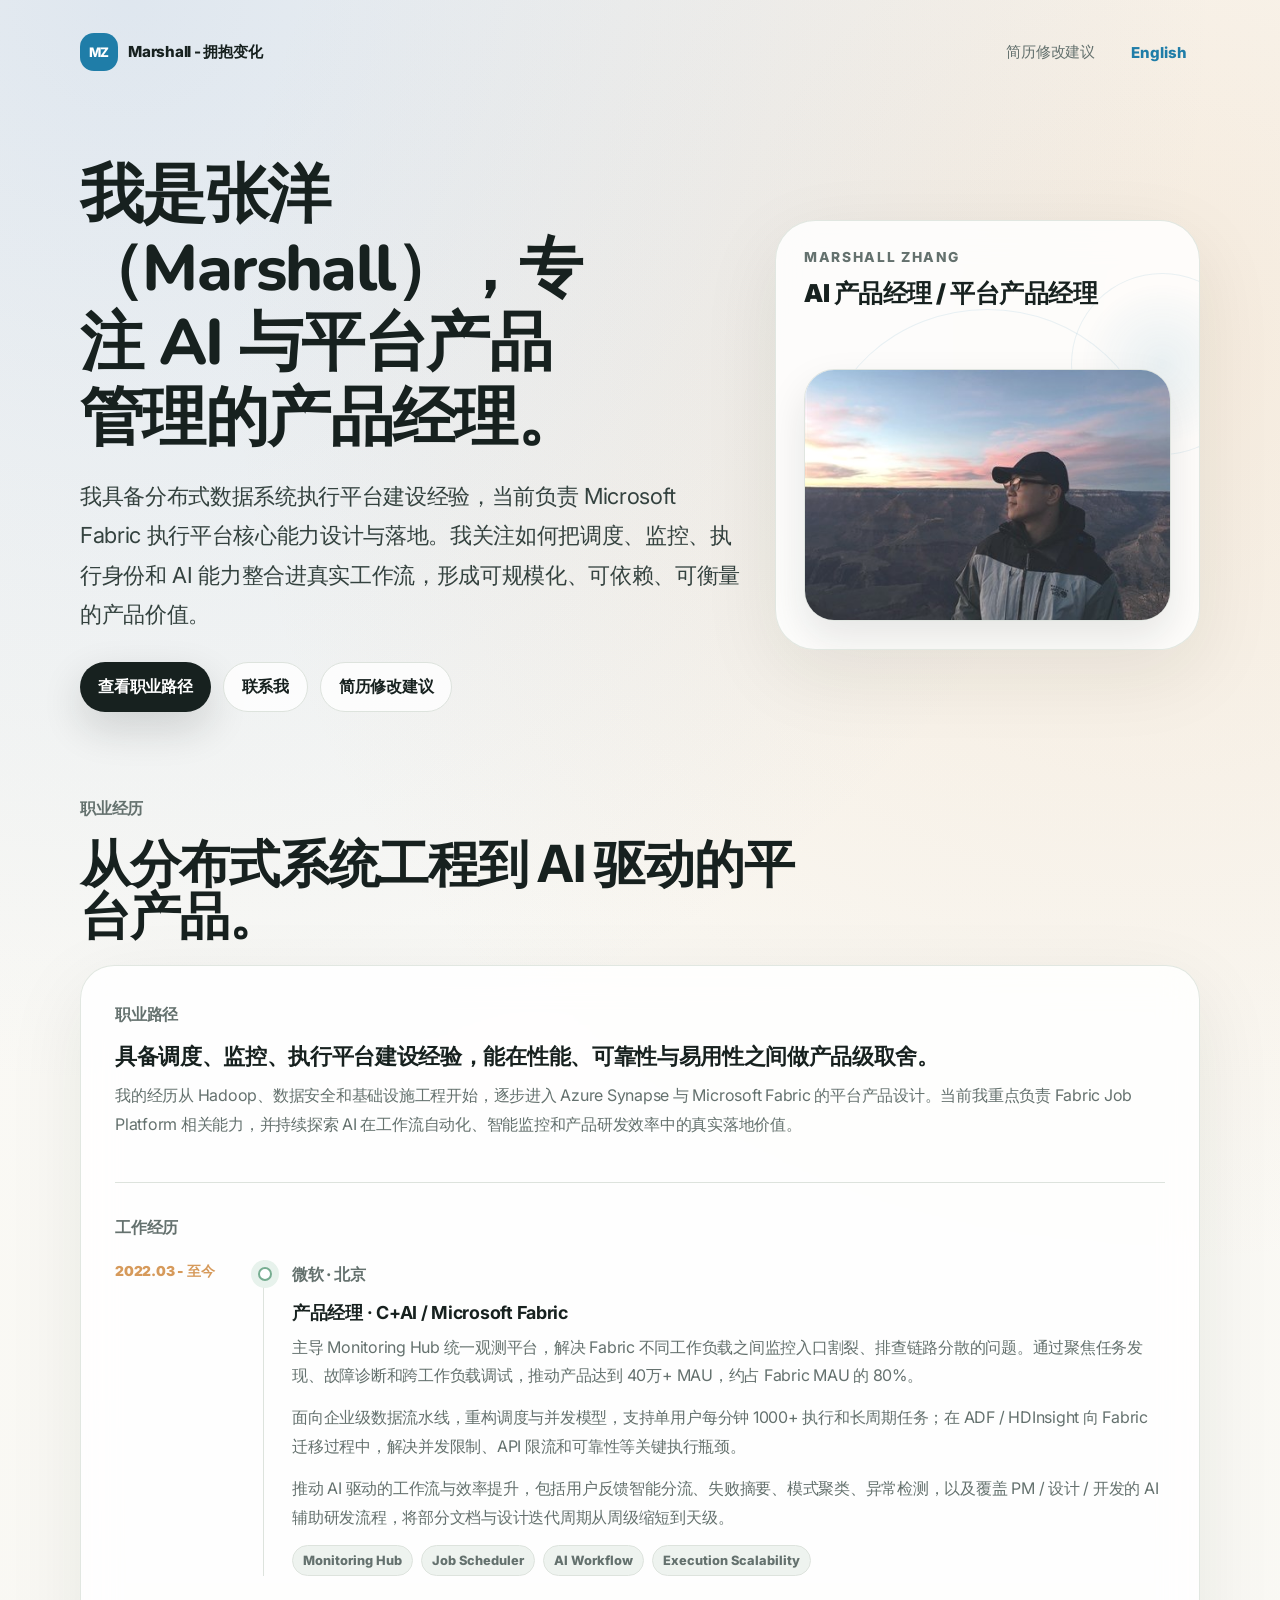
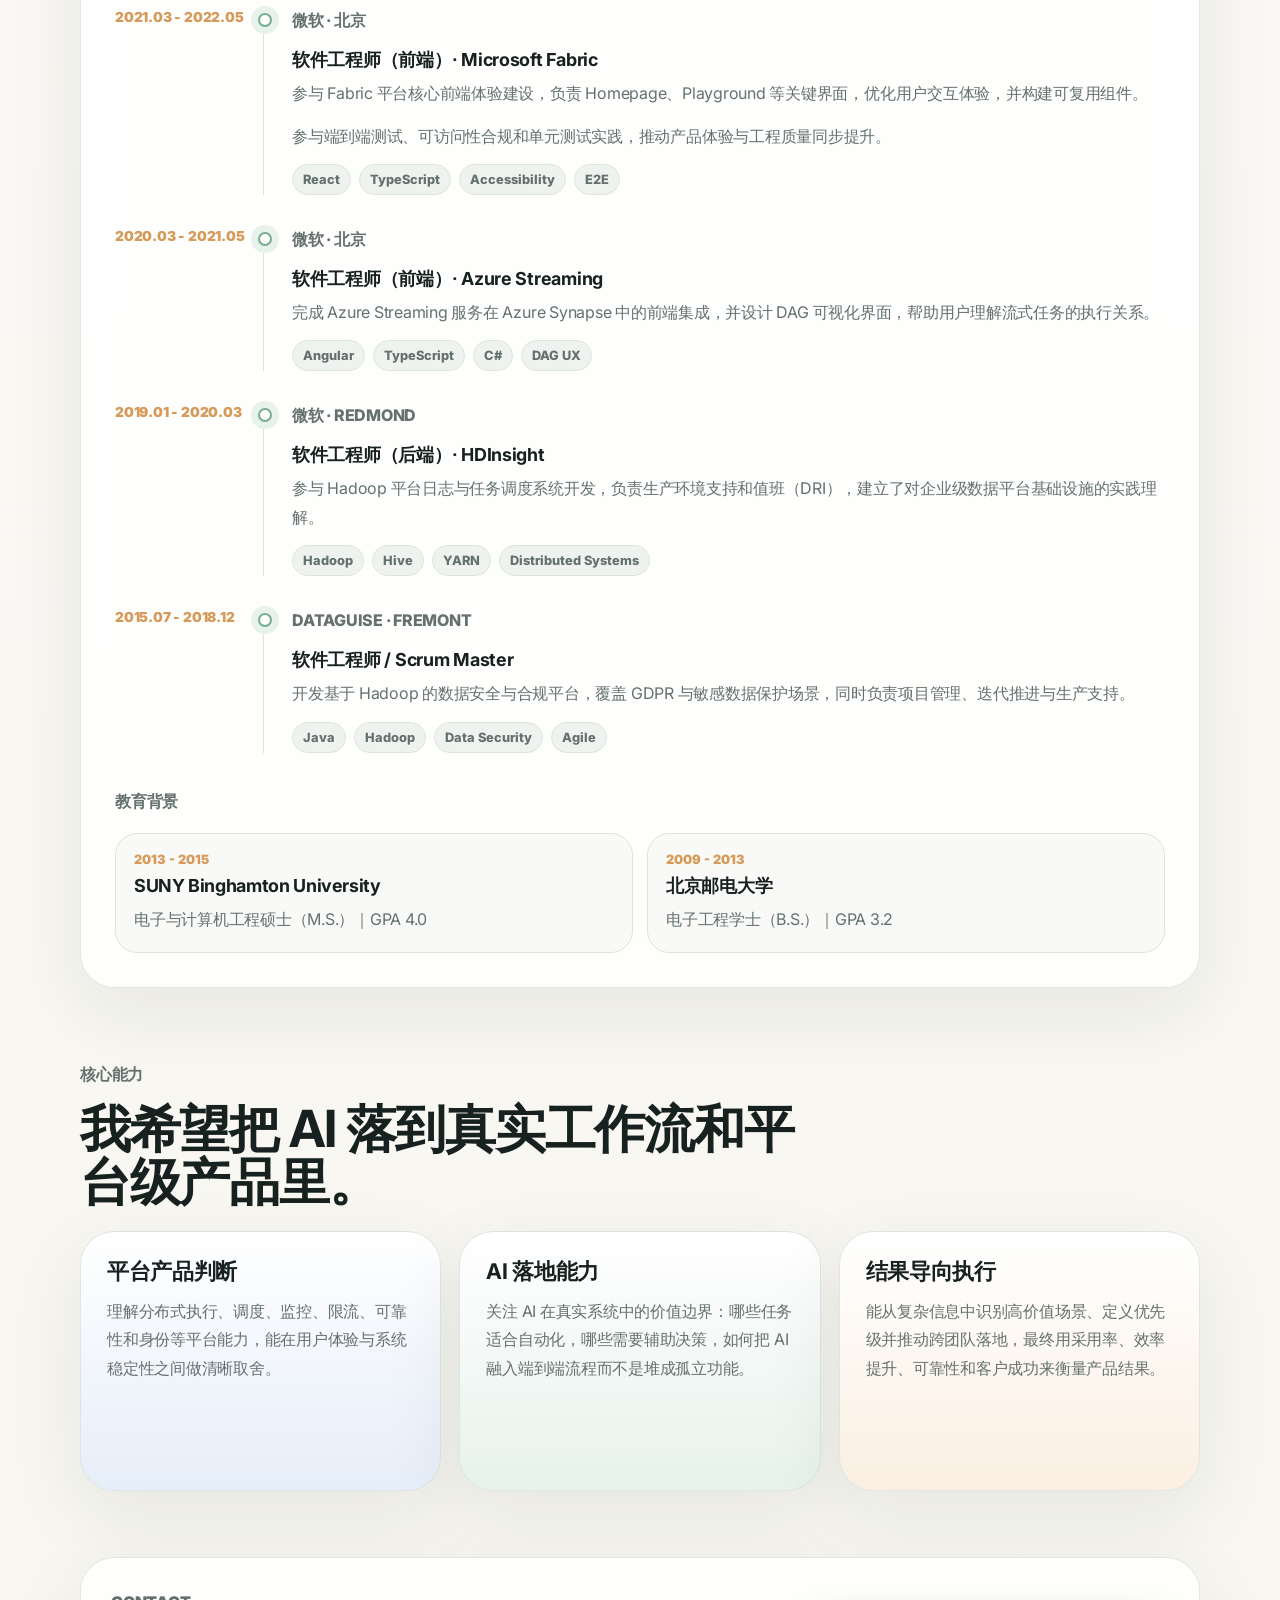
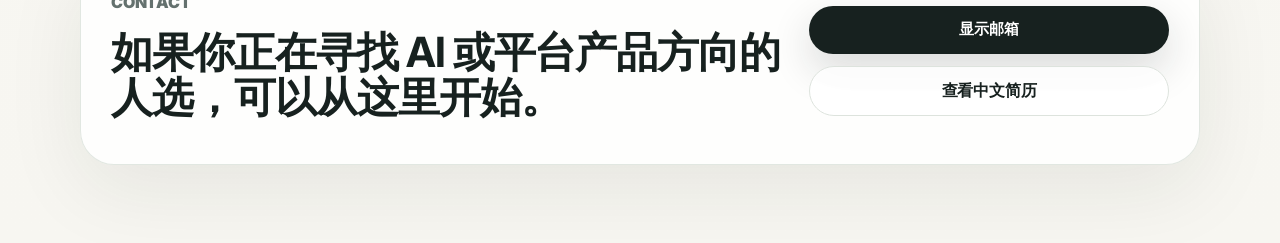
==== commit d8c7d492: "﻿Add Resume Assist page Add a static /resumeAssist/ page for resume/JD matching with local success-p" ====
--- a/index.html
+++ b/index.html
@@ -27,6 +27,10 @@
           </span>
         </a>
         <nav class="nav" aria-label="Main navigation">
+          <a href="./resumeAssist/">
+            <span class="lang-content lang-zh">简历修改建议</span>
+            <span class="lang-content lang-en">Resume Assist</span>
+          </a>
           <button class="language-toggle" type="button" data-language-toggle>English</button>
         </nav>
       </header>
@@ -55,6 +59,10 @@
                 <span class="lang-content lang-zh">联系我</span>
                 <span class="lang-content lang-en">Contact me</span>
               </a>
+              <a class="button secondary" href="./resumeAssist/">
+                <span class="lang-content lang-zh">简历修改建议</span>
+                <span class="lang-content lang-en">Try Resume Assist</span>
+              </a>
             </div>
           </div>
 
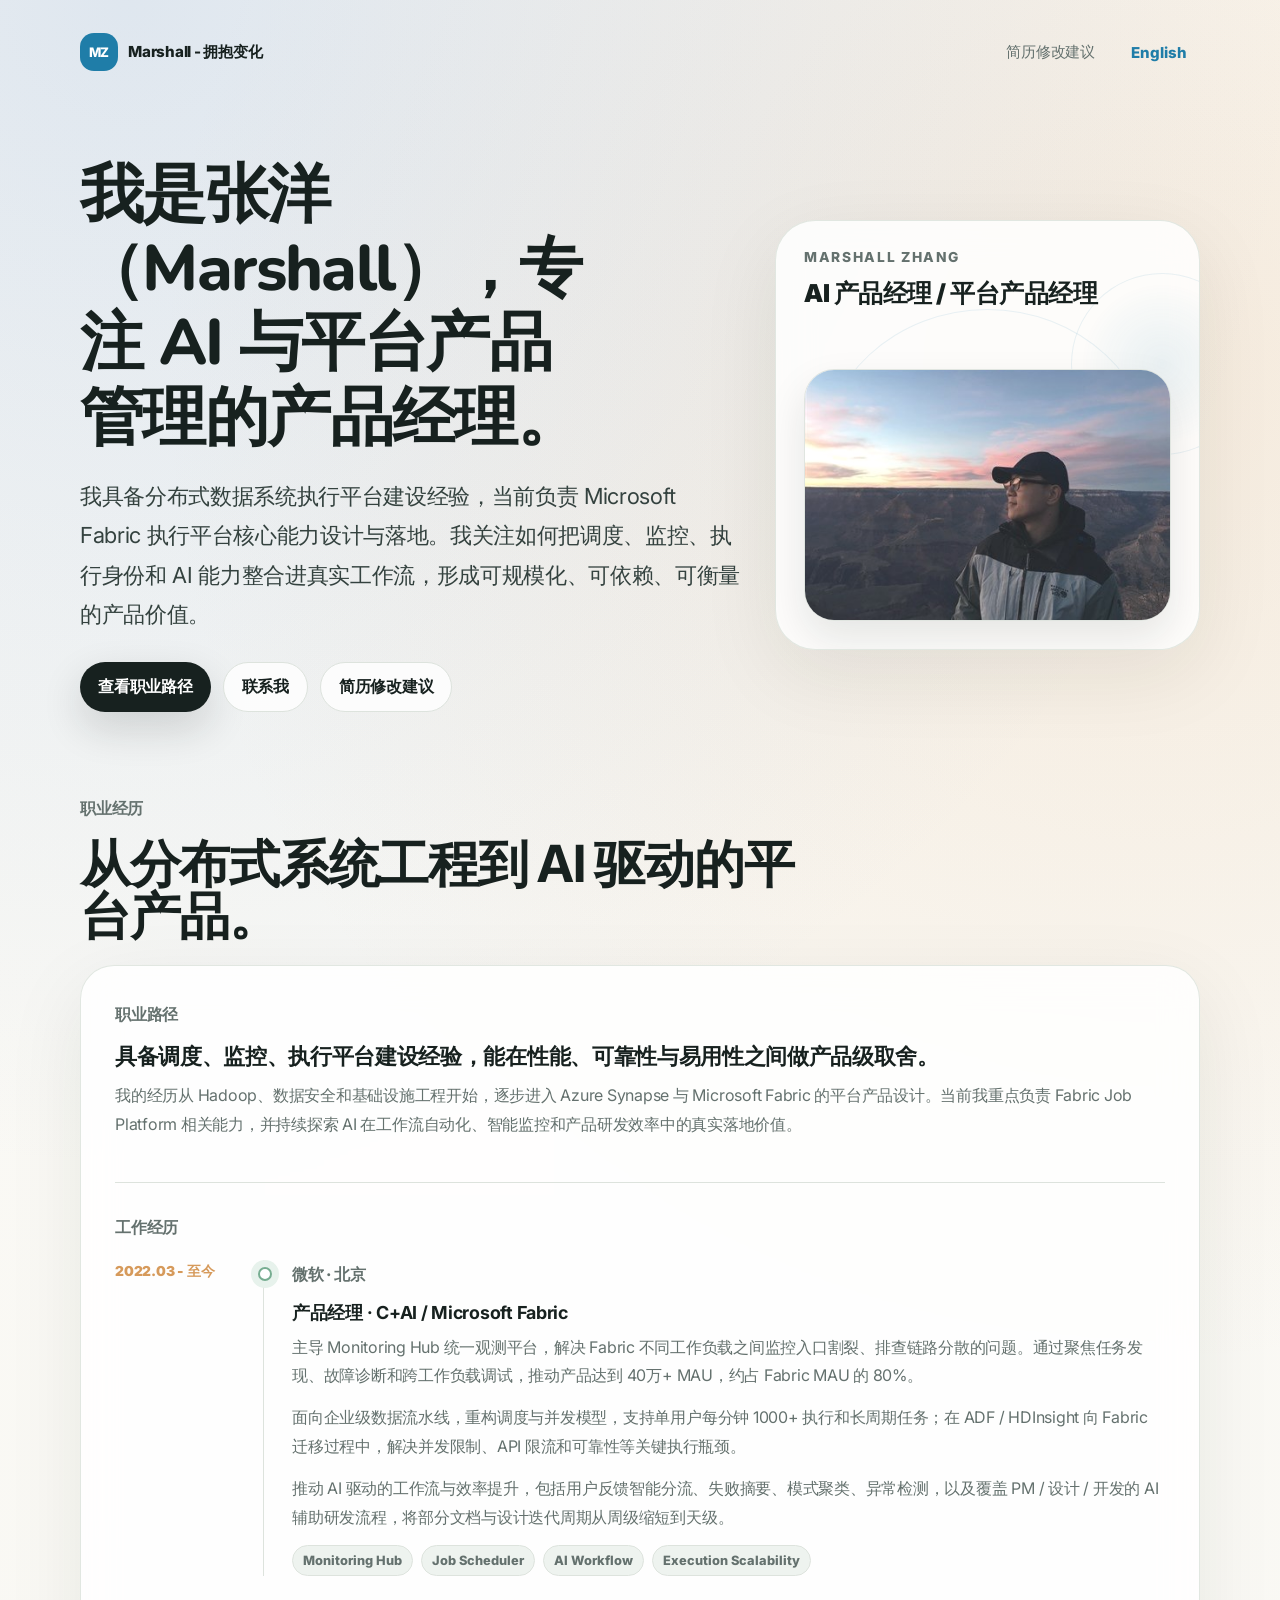
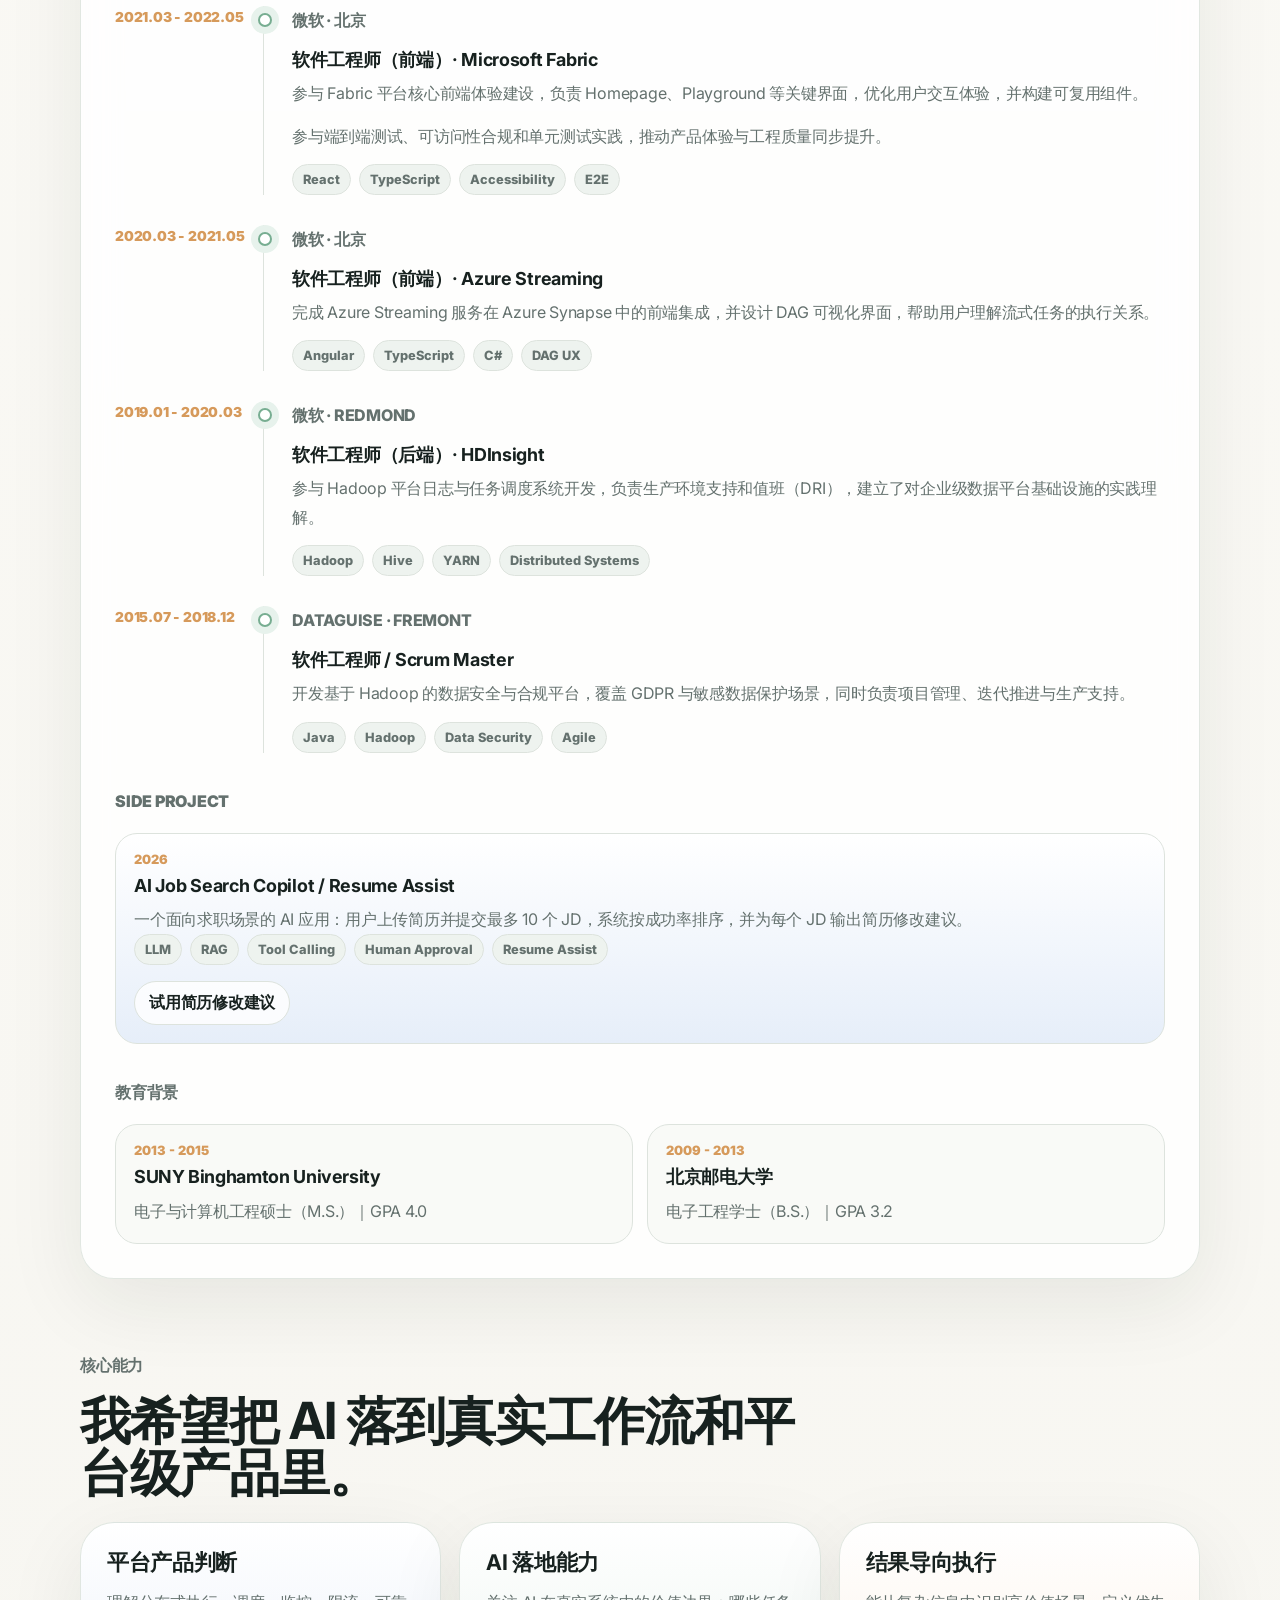
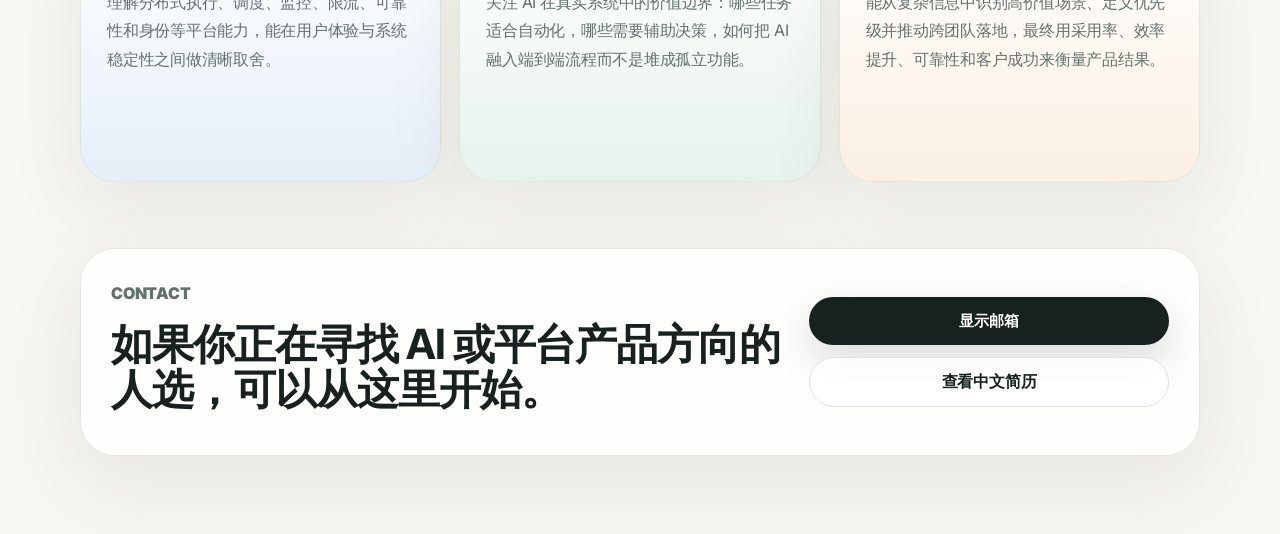
==== commit 488a58b1: "﻿Add Resume Assist side project section Highlight AI Job Search Copilot / Resume Assist as a side pr" ====
--- a/index.html
+++ b/index.html
@@ -270,6 +270,38 @@
               </div>
             </div>
 
+            <div class="career-group side-project-group">
+              <p class="career-group-label">
+                <span class="lang-content lang-zh">Side Project</span>
+                <span class="lang-content lang-en">Side Project</span>
+              </p>
+
+              <article class="education-item side-project-item">
+                <span>2026</span>
+                <h4>
+                  <span class="lang-content lang-zh">AI Job Search Copilot / Resume Assist</span>
+                  <span class="lang-content lang-en">AI Job Search Copilot / Resume Assist</span>
+                </h4>
+                <p>
+                  <span class="lang-content lang-zh">一个面向求职场景的 AI 应用：用户上传简历并提交最多 10 个 JD，系统按成功率排序，并为每个 JD 输出简历修改建议。</span>
+                  <span class="lang-content lang-en">An AI application for job search: users upload a resume and submit up to 10 JDs, then receive success-probability rankings and resume improvement suggestions for each JD.</span>
+                </p>
+                <div class="chip-row">
+                  <span>LLM</span>
+                  <span>RAG</span>
+                  <span>Tool Calling</span>
+                  <span>Human Approval</span>
+                  <span>Resume Assist</span>
+                </div>
+                <div class="side-project-actions">
+                  <a class="button secondary" href="./resumeAssist/">
+                    <span class="lang-content lang-zh">试用简历修改建议</span>
+                    <span class="lang-content lang-en">Try Resume Assist</span>
+                  </a>
+                </div>
+              </article>
+            </div>
+
             <div class="career-group education-group">
               <p class="career-group-label">
                 <span class="lang-content lang-zh">教育背景</span>
--- a/styles.css
+++ b/styles.css
@@ -498,6 +498,19 @@
   padding: 18px;
 }
 
+.side-project-item {
+  background: linear-gradient(180deg, #ffffff 0%, var(--blue-soft) 100%);
+}
+
+.side-project-actions {
+  margin-top: 16px;
+}
+
+.side-project-actions .button {
+  min-height: 42px;
+  padding: 10px 14px;
+}
+
 .education-item > span {
   color: var(--orange);
   display: block;
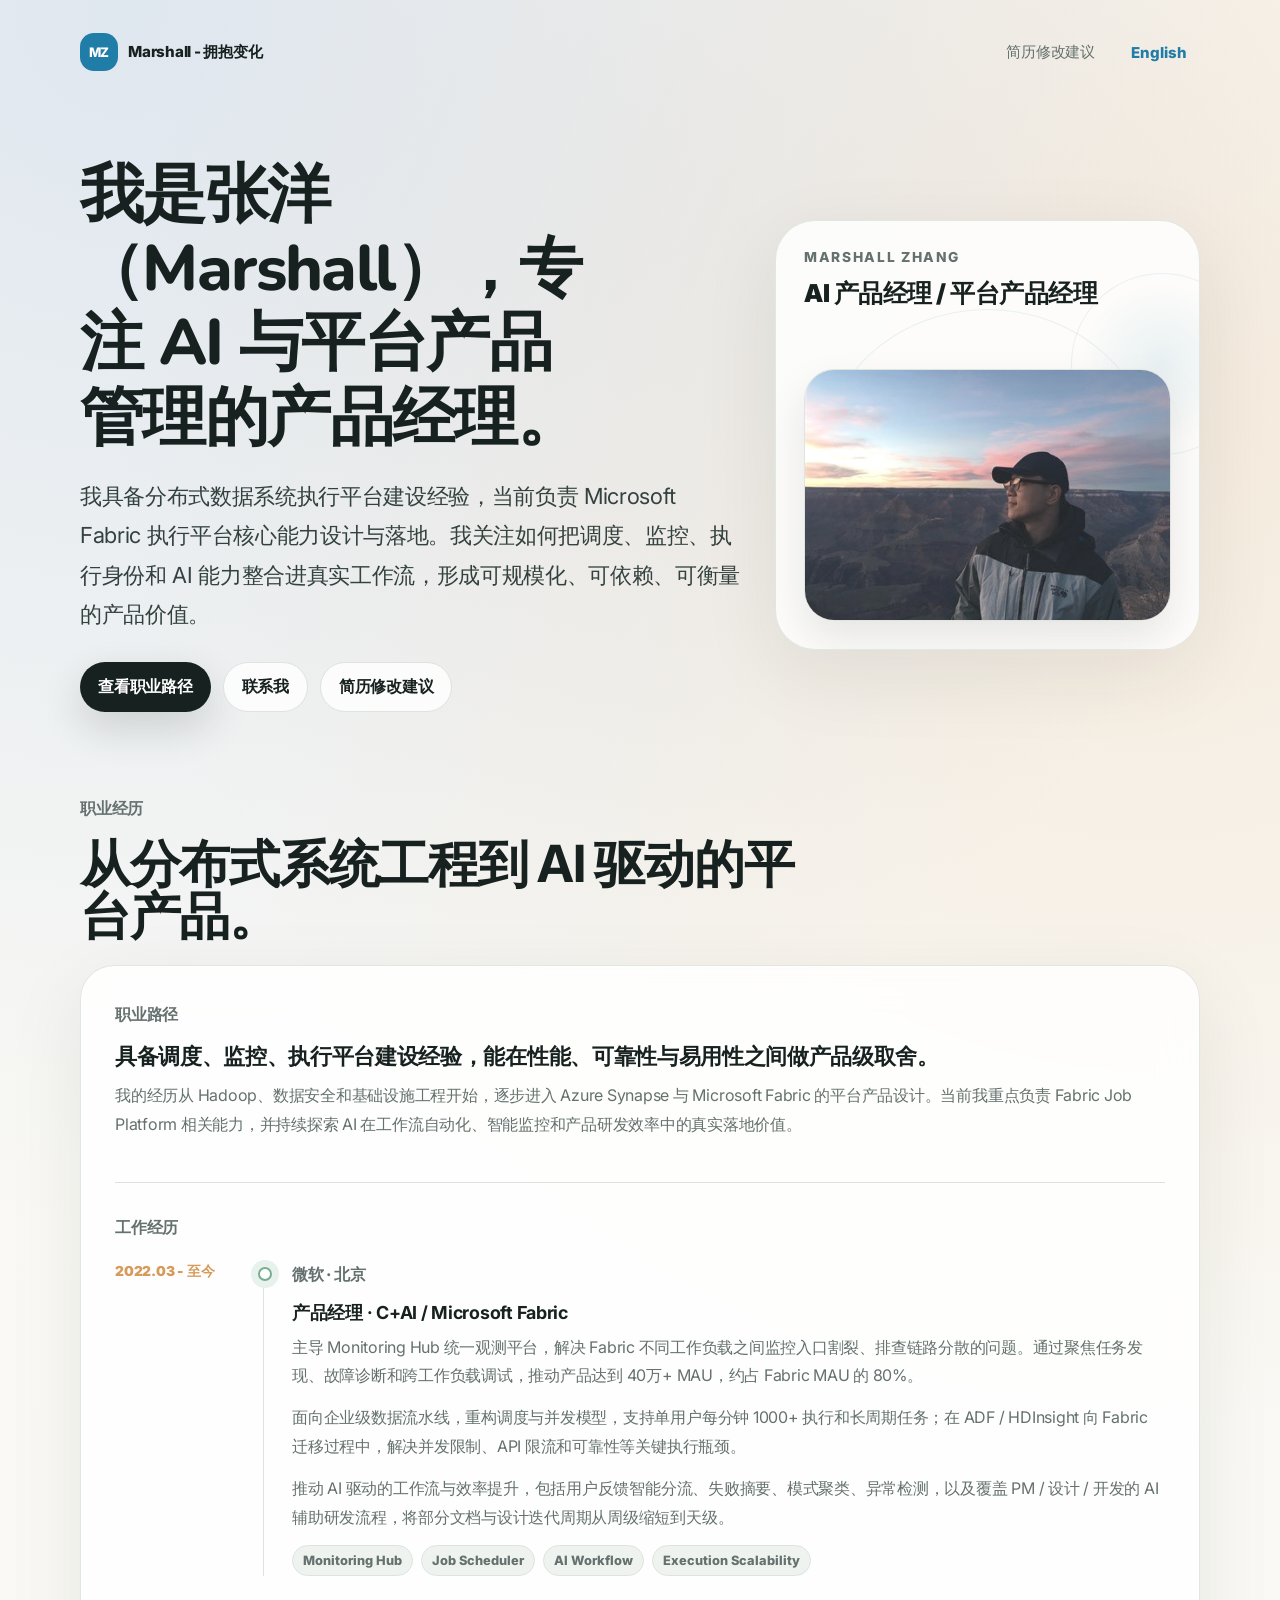
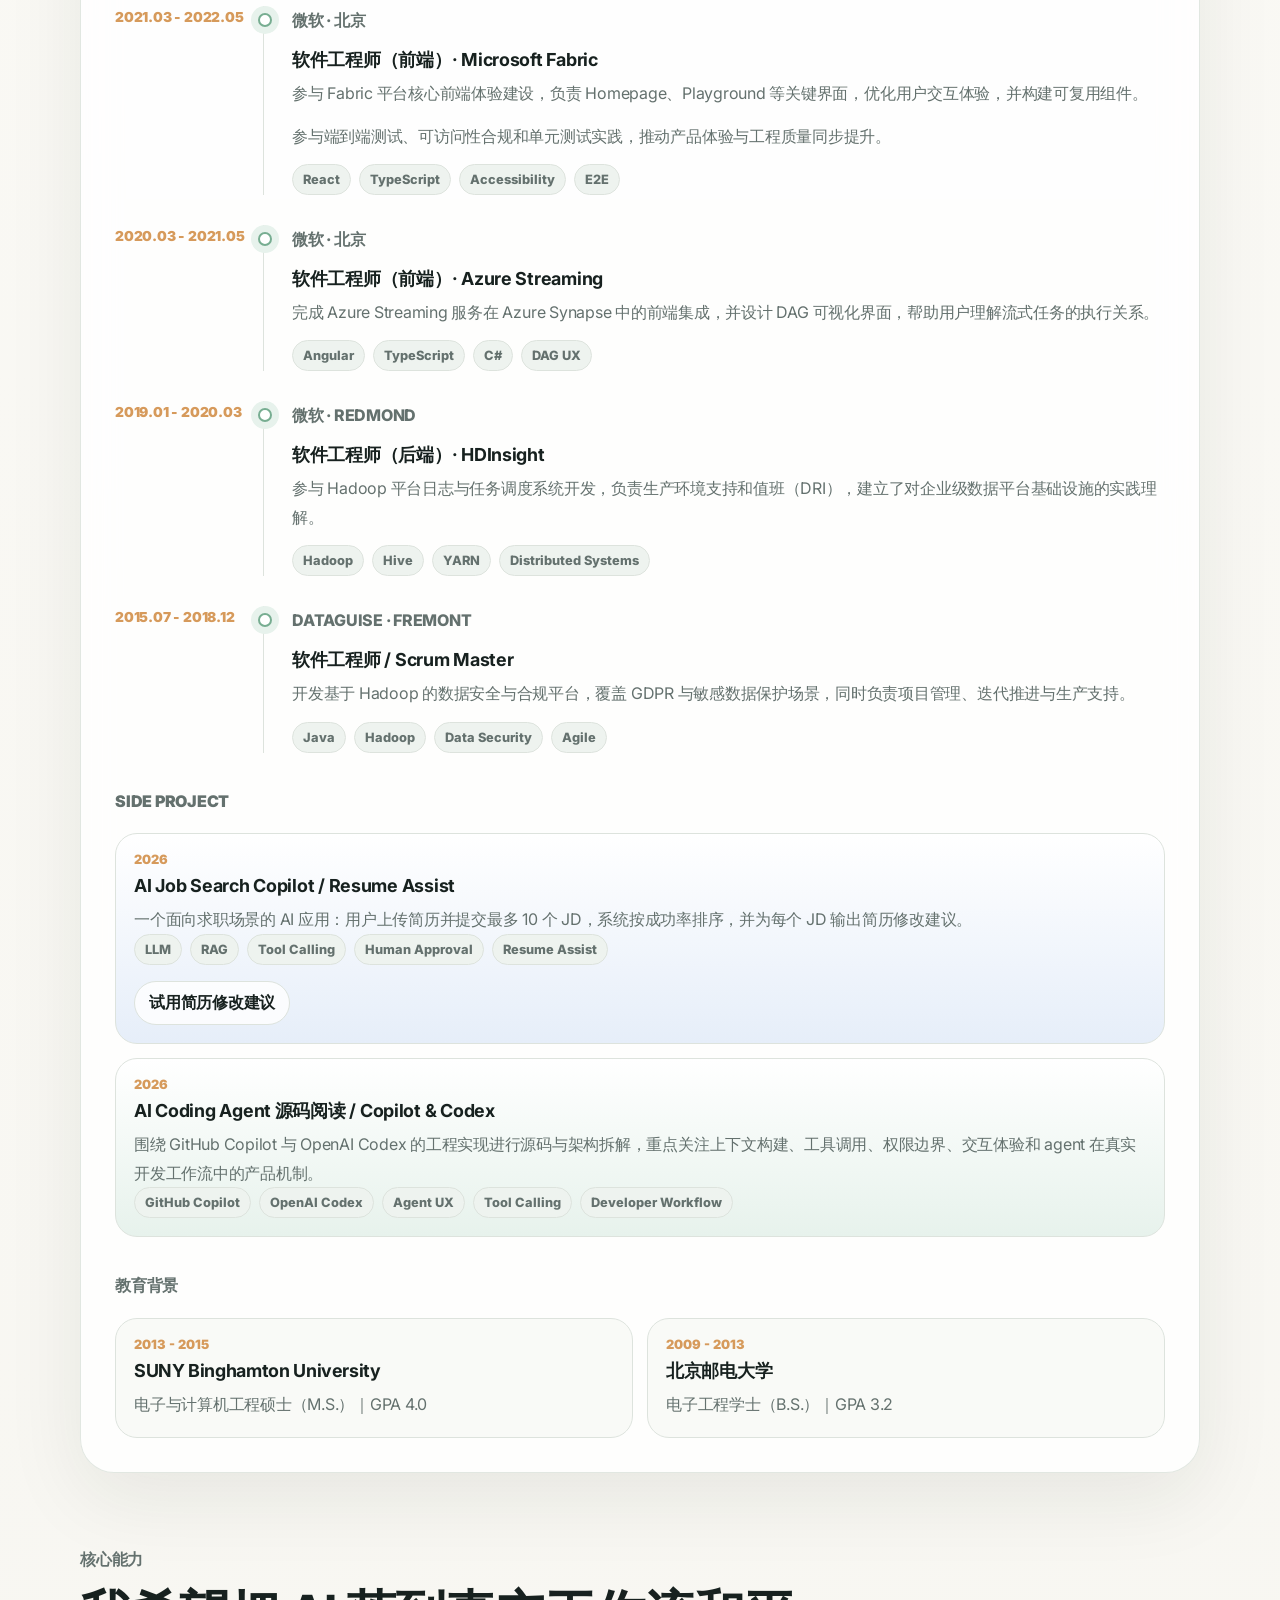
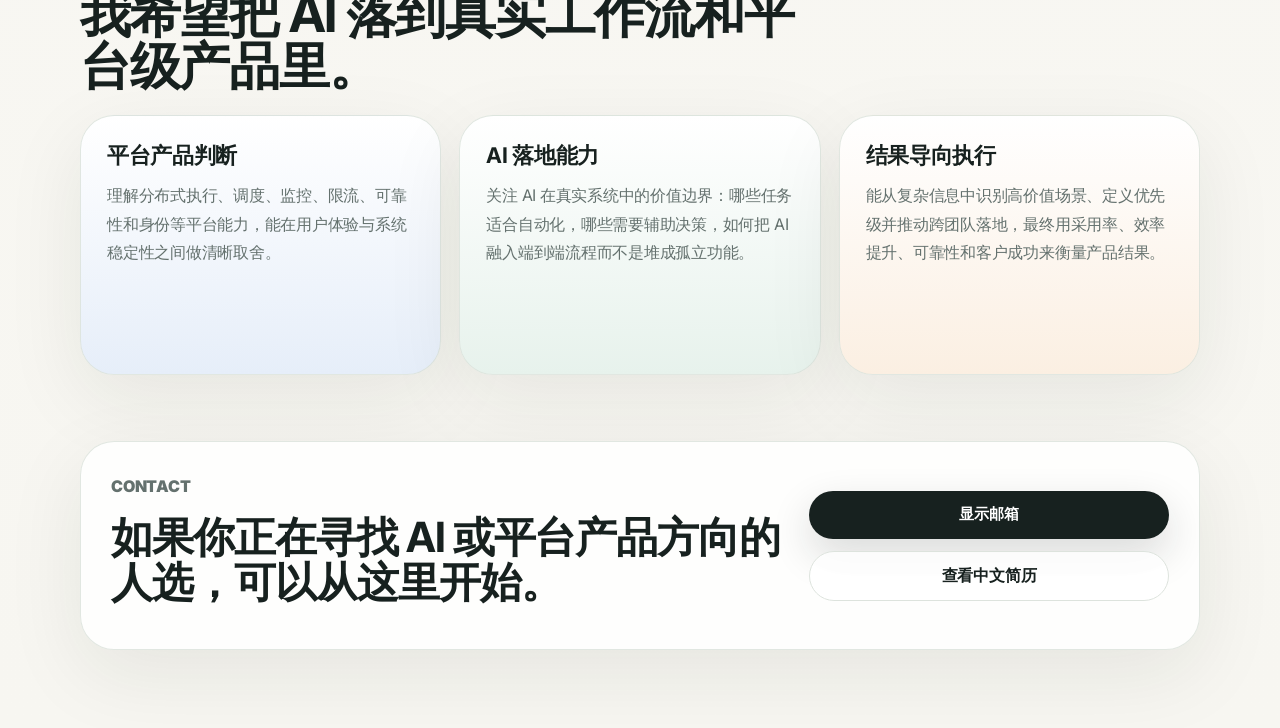
==== commit 9ef593ae: "Add coding agent source study to website" ====
--- a/index.html
+++ b/index.html
@@ -276,30 +276,51 @@
                 <span class="lang-content lang-en">Side Project</span>
               </p>
 
-              <article class="education-item side-project-item">
-                <span>2026</span>
-                <h4>
-                  <span class="lang-content lang-zh">AI Job Search Copilot / Resume Assist</span>
-                  <span class="lang-content lang-en">AI Job Search Copilot / Resume Assist</span>
-                </h4>
-                <p>
-                  <span class="lang-content lang-zh">一个面向求职场景的 AI 应用：用户上传简历并提交最多 10 个 JD，系统按成功率排序，并为每个 JD 输出简历修改建议。</span>
-                  <span class="lang-content lang-en">An AI application for job search: users upload a resume and submit up to 10 JDs, then receive success-probability rankings and resume improvement suggestions for each JD.</span>
-                </p>
-                <div class="chip-row">
-                  <span>LLM</span>
-                  <span>RAG</span>
-                  <span>Tool Calling</span>
-                  <span>Human Approval</span>
-                  <span>Resume Assist</span>
-                </div>
-                <div class="side-project-actions">
-                  <a class="button secondary" href="./resumeAssist/">
-                    <span class="lang-content lang-zh">试用简历修改建议</span>
-                    <span class="lang-content lang-en">Try Resume Assist</span>
-                  </a>
-                </div>
-              </article>
+              <div class="side-project-stack">
+                <article class="education-item side-project-item">
+                  <span>2026</span>
+                  <h4>
+                    <span class="lang-content lang-zh">AI Job Search Copilot / Resume Assist</span>
+                    <span class="lang-content lang-en">AI Job Search Copilot / Resume Assist</span>
+                  </h4>
+                  <p>
+                    <span class="lang-content lang-zh">一个面向求职场景的 AI 应用：用户上传简历并提交最多 10 个 JD，系统按成功率排序，并为每个 JD 输出简历修改建议。</span>
+                    <span class="lang-content lang-en">An AI application for job search: users upload a resume and submit up to 10 JDs, then receive success-probability rankings and resume improvement suggestions for each JD.</span>
+                  </p>
+                  <div class="chip-row">
+                    <span>LLM</span>
+                    <span>RAG</span>
+                    <span>Tool Calling</span>
+                    <span>Human Approval</span>
+                    <span>Resume Assist</span>
+                  </div>
+                  <div class="side-project-actions">
+                    <a class="button secondary" href="./resumeAssist/">
+                      <span class="lang-content lang-zh">试用简历修改建议</span>
+                      <span class="lang-content lang-en">Try Resume Assist</span>
+                    </a>
+                  </div>
+                </article>
+
+                <article class="education-item side-project-item source-study-item">
+                  <span>2026</span>
+                  <h4>
+                    <span class="lang-content lang-zh">AI Coding Agent 源码阅读 / Copilot & Codex</span>
+                    <span class="lang-content lang-en">AI Coding Agent Source Study / Copilot & Codex</span>
+                  </h4>
+                  <p>
+                    <span class="lang-content lang-zh">围绕 GitHub Copilot 与 OpenAI Codex 的工程实现进行源码与架构拆解，重点关注上下文构建、工具调用、权限边界、交互体验和 agent 在真实开发工作流中的产品机制。</span>
+                    <span class="lang-content lang-en">A source and architecture study of GitHub Copilot and OpenAI Codex, focused on context construction, tool calling, permission boundaries, interaction design, and how coding agents fit into real developer workflows.</span>
+                  </p>
+                  <div class="chip-row">
+                    <span>GitHub Copilot</span>
+                    <span>OpenAI Codex</span>
+                    <span>Agent UX</span>
+                    <span>Tool Calling</span>
+                    <span>Developer Workflow</span>
+                  </div>
+                </article>
+              </div>
             </div>
 
             <div class="career-group education-group">
@@ -393,7 +414,7 @@
               <span class="lang-content lang-zh">显示邮箱</span>
               <span class="lang-content lang-en">Show email</span>
             </button>
-            <a class="button secondary" href="./assets/resume/张洋简历_2026.pdf" target="_blank" rel="noopener" data-resume-link data-resume-zh="./assets/resume/张洋简历_2026.pdf" data-resume-en="./assets/resume/Marshall_Resume_2026.pdf">
+            <a class="button secondary" href="./assets/resume/张洋_AI产品_2026.pdf" target="_blank" rel="noopener" data-resume-link data-resume-zh="./assets/resume/张洋_AI产品_2026.pdf" data-resume-en="./assets/resume/Marshall_Resume_2026.pdf">
               <span class="lang-content lang-zh">查看中文简历</span>
               <span class="lang-content lang-en">View English resume</span>
             </a>
--- a/styles.css
+++ b/styles.css
@@ -498,8 +498,17 @@
   padding: 18px;
 }
 
+.side-project-stack {
+  display: grid;
+  gap: 14px;
+}
+
 .side-project-item {
   background: linear-gradient(180deg, #ffffff 0%, var(--blue-soft) 100%);
+}
+
+.source-study-item {
+  background: linear-gradient(180deg, #ffffff 0%, var(--green-soft) 100%);
 }
 
 .side-project-actions {
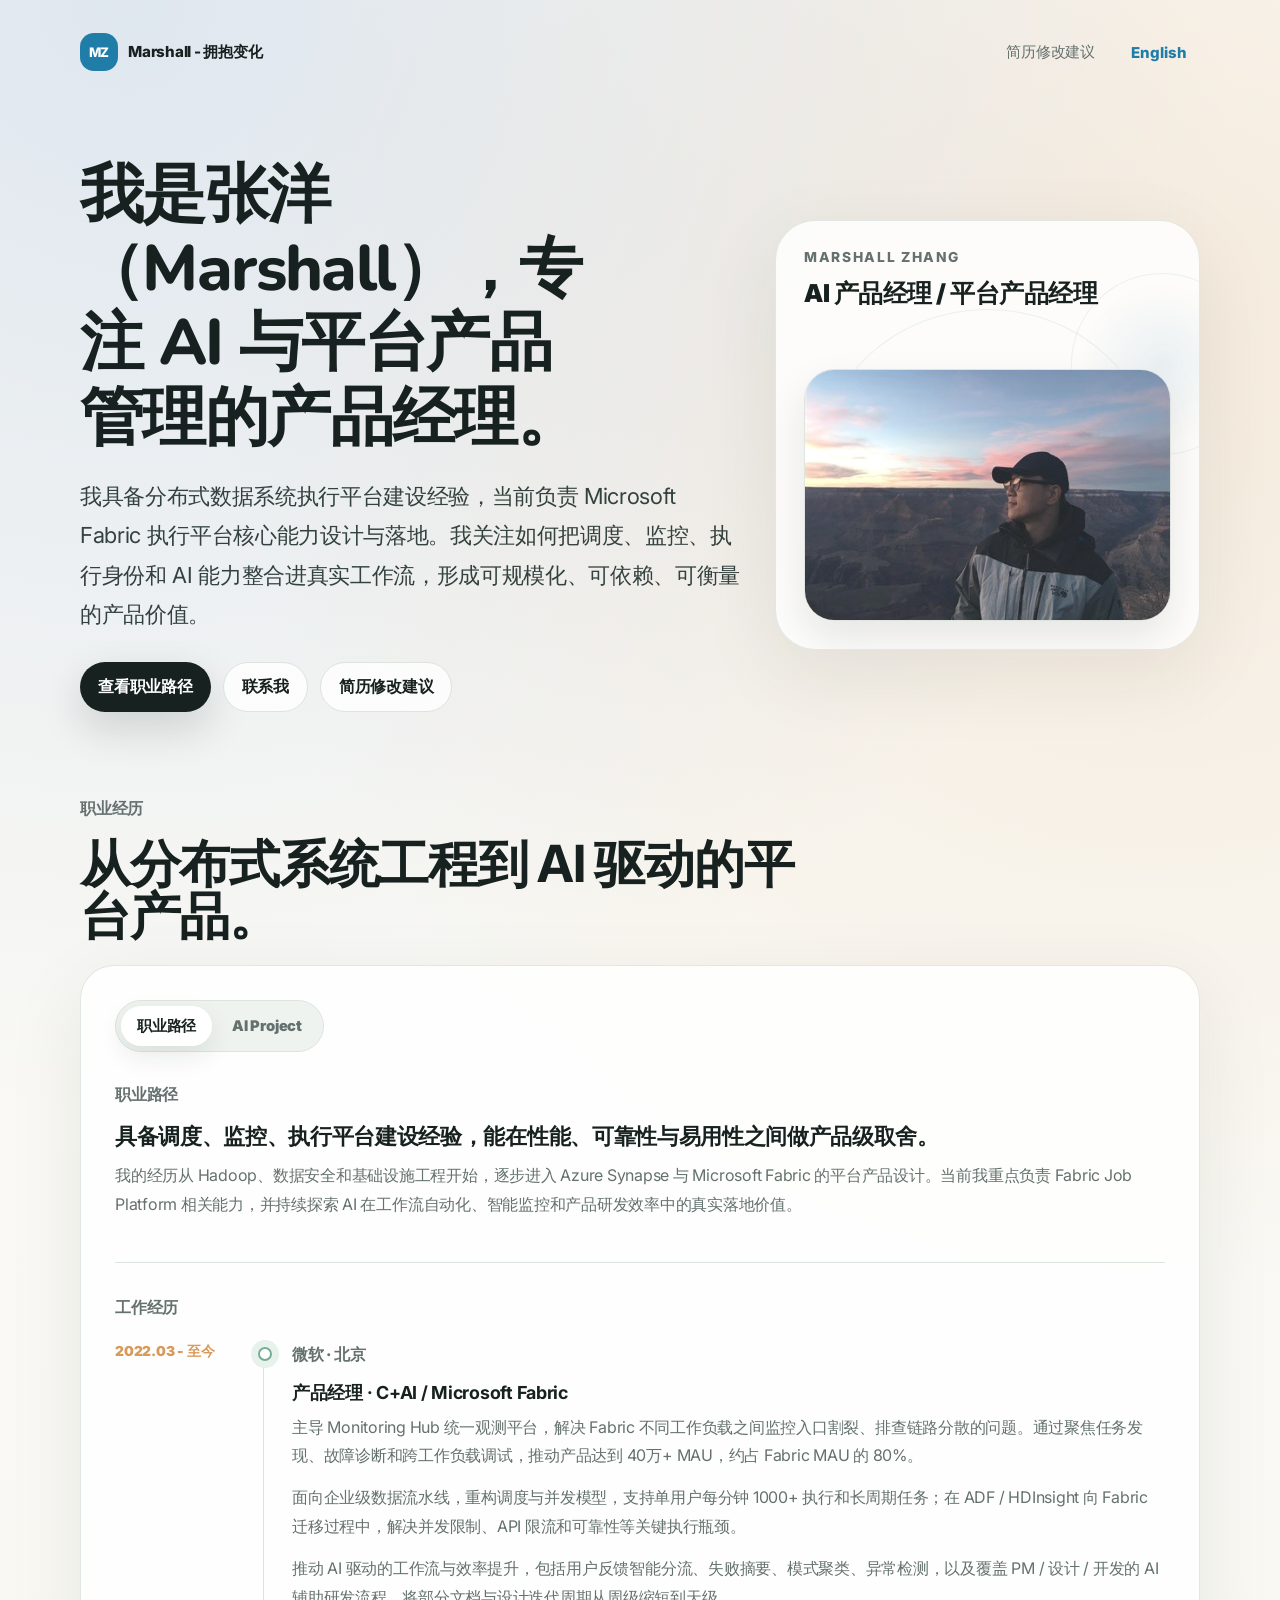
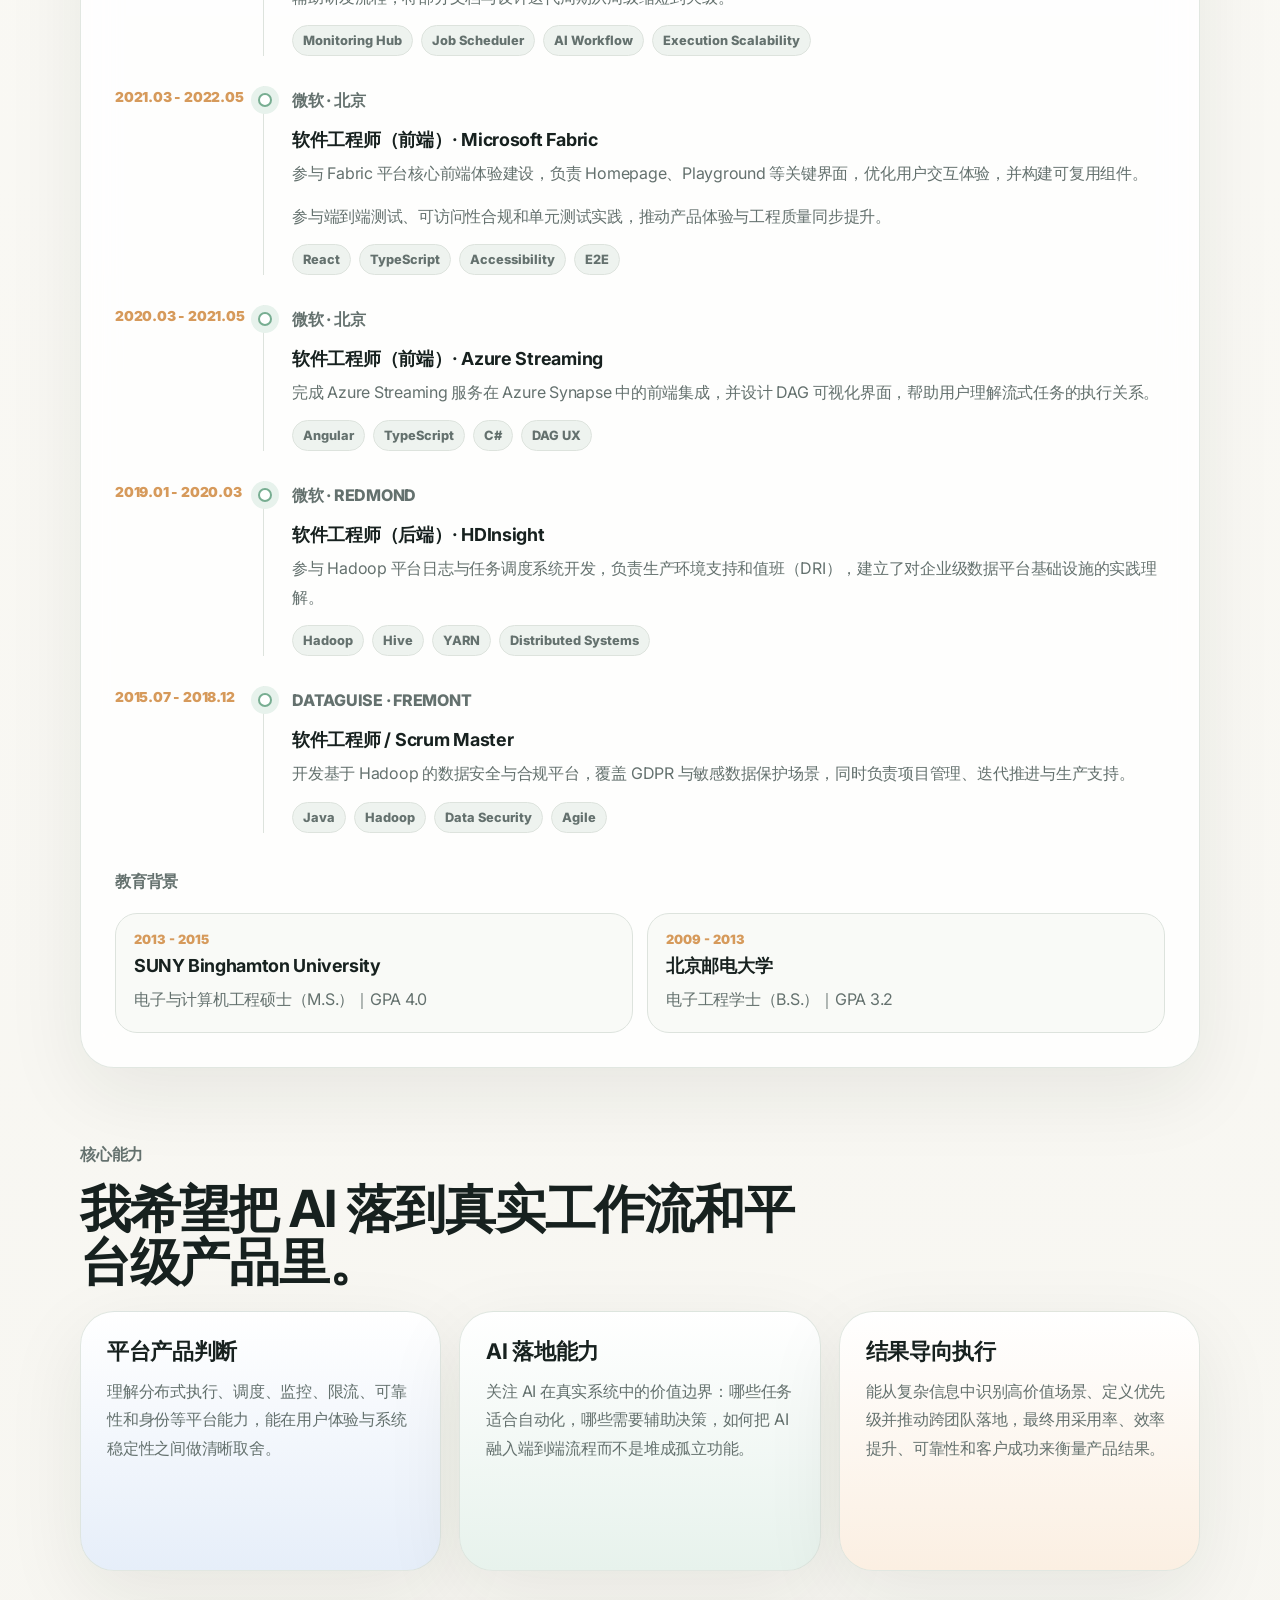
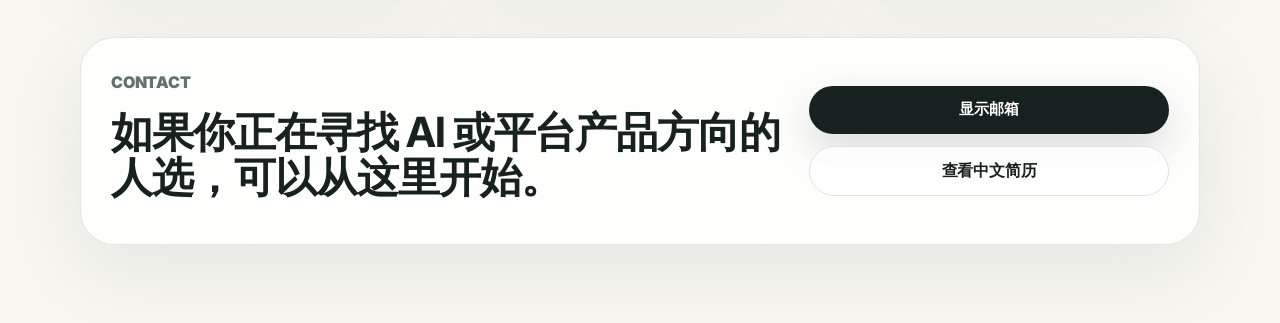
==== commit a65d2b27: "Highlight AI projects in career section" ====
--- a/index.html
+++ b/index.html
@@ -95,7 +95,19 @@
           </div>
 
           <div class="career-card" id="career">
-            <div class="career-intro">
+            <div class="career-tabs" role="tablist" aria-label="Career content sections">
+              <button class="career-tab is-active" id="career-path-tab" type="button" role="tab" aria-selected="true" aria-controls="career-path-panel" data-career-tab="path">
+                <span class="lang-content lang-zh">职业路径</span>
+                <span class="lang-content lang-en">Career Path</span>
+              </button>
+              <button class="career-tab" id="ai-project-tab" type="button" role="tab" aria-selected="false" aria-controls="ai-project-panel" data-career-tab="ai">
+                <span class="lang-content lang-zh">AI Project</span>
+                <span class="lang-content lang-en">AI Project</span>
+              </button>
+            </div>
+
+            <div class="career-tab-panel is-active" id="career-path-panel" role="tabpanel" aria-labelledby="career-path-tab" data-career-panel="path">
+              <div class="career-intro">
               <p class="project-meta">
                 <span class="lang-content lang-zh">职业路径</span>
                 <span class="lang-content lang-en">Career path</span>
@@ -112,9 +124,9 @@
                   My path started in Hadoop, data security, and infrastructure engineering, then moved into platform product work across Azure Synapse and Microsoft Fabric. Today I own Fabric Job Platform capabilities and explore how AI can create real value in workflow automation, intelligent monitoring, and product development productivity.
                 </span>
               </p>
-            </div>
-
-            <div class="career-group">
+              </div>
+
+              <div class="career-group">
               <p class="career-group-label">
                 <span class="lang-content lang-zh">工作经历</span>
                 <span class="lang-content lang-en">Experience</span>
@@ -268,12 +280,57 @@
                   </div>
                 </article>
               </div>
+              </div>
+
+              <div class="career-group education-group">
+                <p class="career-group-label">
+                  <span class="lang-content lang-zh">教育背景</span>
+                  <span class="lang-content lang-en">Education</span>
+                </p>
+                <div class="education-grid">
+                  <article class="education-item">
+                    <span>2013 - 2015</span>
+                    <h4>SUNY Binghamton University</h4>
+                    <p>
+                      <span class="lang-content lang-zh">电子与计算机工程硕士（M.S.）｜GPA 4.0</span>
+                      <span class="lang-content lang-en">Master of EECE | GPA 4.0</span>
+                    </p>
+                  </article>
+                  <article class="education-item">
+                    <span>2009 - 2013</span>
+                    <h4>
+                      <span class="lang-content lang-zh">北京邮电大学</span>
+                      <span class="lang-content lang-en">Beijing University of Posts and Telecommunications</span>
+                    </h4>
+                    <p>
+                      <span class="lang-content lang-zh">电子工程学士（B.S.）｜GPA 3.2</span>
+                      <span class="lang-content lang-en">BS of EE | GPA 3.2</span>
+                    </p>
+                  </article>
+                </div>
+              </div>
             </div>
 
-            <div class="career-group side-project-group">
+            <div class="career-tab-panel ai-project-panel" id="ai-project-panel" role="tabpanel" aria-labelledby="ai-project-tab" data-career-panel="ai" hidden>
+              <div class="ai-project-intro">
+                <p class="project-meta">
+                  <span class="lang-content lang-zh">AI Project</span>
+                  <span class="lang-content lang-en">AI Project</span>
+                </p>
+                <h3>
+                  <span class="lang-content lang-zh">用真实项目拆解 AI agent 的产品机会、工程边界和可靠性问题。</span>
+                  <span class="lang-content lang-en">Using hands-on projects to study AI agent product opportunities, engineering boundaries, and reliability patterns.</span>
+                </h3>
+                <p>
+                  <span class="lang-content lang-zh">这些项目不是单点 demo，而是我用来理解 AI 应用落地的实验场：从 RAG、eval set、Top-K、rerank，到 tool calling、human approval、agent harness 和工程化验证。</span>
+                  <span class="lang-content lang-en">These are not one-off demos; they are my learning lab for practical AI systems, spanning RAG, eval sets, Top-K retrieval, reranking, tool calling, human approval, agent harnesses, and engineering validation.</span>
+                </p>
+              </div>
+
+              <div class="career-group side-project-group">
               <p class="career-group-label">
-                <span class="lang-content lang-zh">Side Project</span>
-                <span class="lang-content lang-en">Side Project</span>
+                <span class="lang-content lang-zh">AI Project</span>
+                <span class="lang-content lang-en">AI Project</span>
               </p>
 
               <div class="side-project-stack">
@@ -284,15 +341,15 @@
                     <span class="lang-content lang-en">AI Job Search Copilot / Resume Assist</span>
                   </h4>
                   <p>
-                    <span class="lang-content lang-zh">一个面向求职场景的 AI 应用：用户上传简历并提交最多 10 个 JD，系统按成功率排序，并为每个 JD 输出简历修改建议。</span>
-                    <span class="lang-content lang-en">An AI application for job search: users upload a resume and submit up to 10 JDs, then receive success-probability rankings and resume improvement suggestions for each JD.</span>
+                    <span class="lang-content lang-zh">一次完整的 AI agent 实操：把“针对 JD 改写简历、提前准备面试问题”的求职痛点，拆成结构化 JD 解析、候选人画像 RAG、Top-K 证据召回、eval set 验证、工具调用轨迹和人工确认边界。</span>
+                    <span class="lang-content lang-en">A hands-on AI agent project inspired by a real job-search pain point: tailoring resumes to each JD and preparing likely interview questions in advance. It breaks the workflow into structured JD extraction, profile RAG, Top-K evidence retrieval, eval-set validation, tool-call tracing, and human approval boundaries.</span>
                   </p>
                   <div class="chip-row">
-                    <span>LLM</span>
                     <span>RAG</span>
+                    <span>Eval Set</span>
+                    <span>Top-K Retrieval</span>
                     <span>Tool Calling</span>
                     <span>Human Approval</span>
-                    <span>Resume Assist</span>
                   </div>
                   <div class="side-project-actions">
                     <a class="button secondary" href="./resumeAssist/">
@@ -309,45 +366,19 @@
                     <span class="lang-content lang-en">AI Coding Agent Source Study / Copilot & Codex</span>
                   </h4>
                   <p>
-                    <span class="lang-content lang-zh">围绕 GitHub Copilot 与 OpenAI Codex 的工程实现进行源码与架构拆解，重点关注上下文构建、工具调用、权限边界、交互体验和 agent 在真实开发工作流中的产品机制。</span>
-                    <span class="lang-content lang-en">A source and architecture study of GitHub Copilot and OpenAI Codex, focused on context construction, tool calling, permission boundaries, interaction design, and how coding agents fit into real developer workflows.</span>
+                    <span class="lang-content lang-zh">系统阅读 GitHub Copilot 与 OpenAI Codex 的源码与实现细节，理解世界级 coding agent 如何处理工程问题：上下文构建、工具调用、权限与沙箱、harness 设计、交互循环，以及如何把不确定的模型能力约束进可靠的开发工作流。</span>
+                    <span class="lang-content lang-en">A source-level study of GitHub Copilot and OpenAI Codex to understand how top-tier coding agents handle real engineering work: context construction, tool calling, permissions and sandboxing, harness design, interaction loops, and ways to constrain uncertain model behavior inside reliable developer workflows.</span>
                   </p>
                   <div class="chip-row">
                     <span>GitHub Copilot</span>
                     <span>OpenAI Codex</span>
+                    <span>Agent Harness</span>
                     <span>Agent UX</span>
                     <span>Tool Calling</span>
-                    <span>Developer Workflow</span>
-                  </div>
-                </article>
-              </div>
-            </div>
-
-            <div class="career-group education-group">
-              <p class="career-group-label">
-                <span class="lang-content lang-zh">教育背景</span>
-                <span class="lang-content lang-en">Education</span>
-              </p>
-              <div class="education-grid">
-                <article class="education-item">
-                  <span>2013 - 2015</span>
-                  <h4>SUNY Binghamton University</h4>
-                  <p>
-                    <span class="lang-content lang-zh">电子与计算机工程硕士（M.S.）｜GPA 4.0</span>
-                    <span class="lang-content lang-en">Master of EECE | GPA 4.0</span>
-                  </p>
-                </article>
-                <article class="education-item">
-                  <span>2009 - 2013</span>
-                  <h4>
-                    <span class="lang-content lang-zh">北京邮电大学</span>
-                    <span class="lang-content lang-en">Beijing University of Posts and Telecommunications</span>
-                  </h4>
-                  <p>
-                    <span class="lang-content lang-zh">电子工程学士（B.S.）｜GPA 3.2</span>
-                    <span class="lang-content lang-en">BS of EE | GPA 3.2</span>
-                  </p>
-                </article>
+                    <span>Sandboxing</span>
+                  </div>
+                </article>
+              </div>
               </div>
             </div>
           </div>
--- a/styles.css
+++ b/styles.css
@@ -376,6 +376,45 @@
   max-width: none;
 }
 
+.career-tabs {
+  align-items: center;
+  background: var(--surface-soft);
+  border: 1px solid var(--line);
+  border-radius: var(--radius-sm);
+  display: inline-flex;
+  gap: 4px;
+  margin-bottom: 28px;
+  padding: 5px;
+}
+
+.career-tab {
+  border: 0;
+  border-radius: var(--radius-sm);
+  background: transparent;
+  color: var(--muted);
+  cursor: pointer;
+  font: inherit;
+  font-size: 0.92rem;
+  font-weight: 900;
+  min-height: 40px;
+  padding: 9px 16px;
+  transition: background 150ms ease, color 150ms ease, box-shadow 150ms ease;
+}
+
+.career-tab:hover {
+  color: var(--text);
+}
+
+.career-tab.is-active {
+  background: #ffffff;
+  box-shadow: 0 10px 26px rgba(23, 33, 31, 0.09);
+  color: var(--text);
+}
+
+.career-tab-panel[hidden] {
+  display: none;
+}
+
 .career-intro {
   border-bottom: 1px solid var(--line);
   margin-bottom: 30px;
@@ -388,6 +427,20 @@
 
 .career-intro h3 .lang-zh {
   white-space: nowrap;
+}
+
+.ai-project-intro {
+  border-bottom: 1px solid var(--line);
+  margin-bottom: 24px;
+  padding-bottom: 24px;
+}
+
+.ai-project-intro h3 {
+  max-width: 820px;
+}
+
+.ai-project-intro p {
+  max-width: 900px;
 }
 
 .career-group + .career-group {
@@ -649,6 +702,15 @@
     white-space: normal;
   }
 
+  .career-tabs {
+    width: 100%;
+  }
+
+  .career-tab {
+    flex: 1;
+    min-width: 0;
+  }
+
   .experience-item {
     gap: 14px;
     grid-template-columns: 1fr;
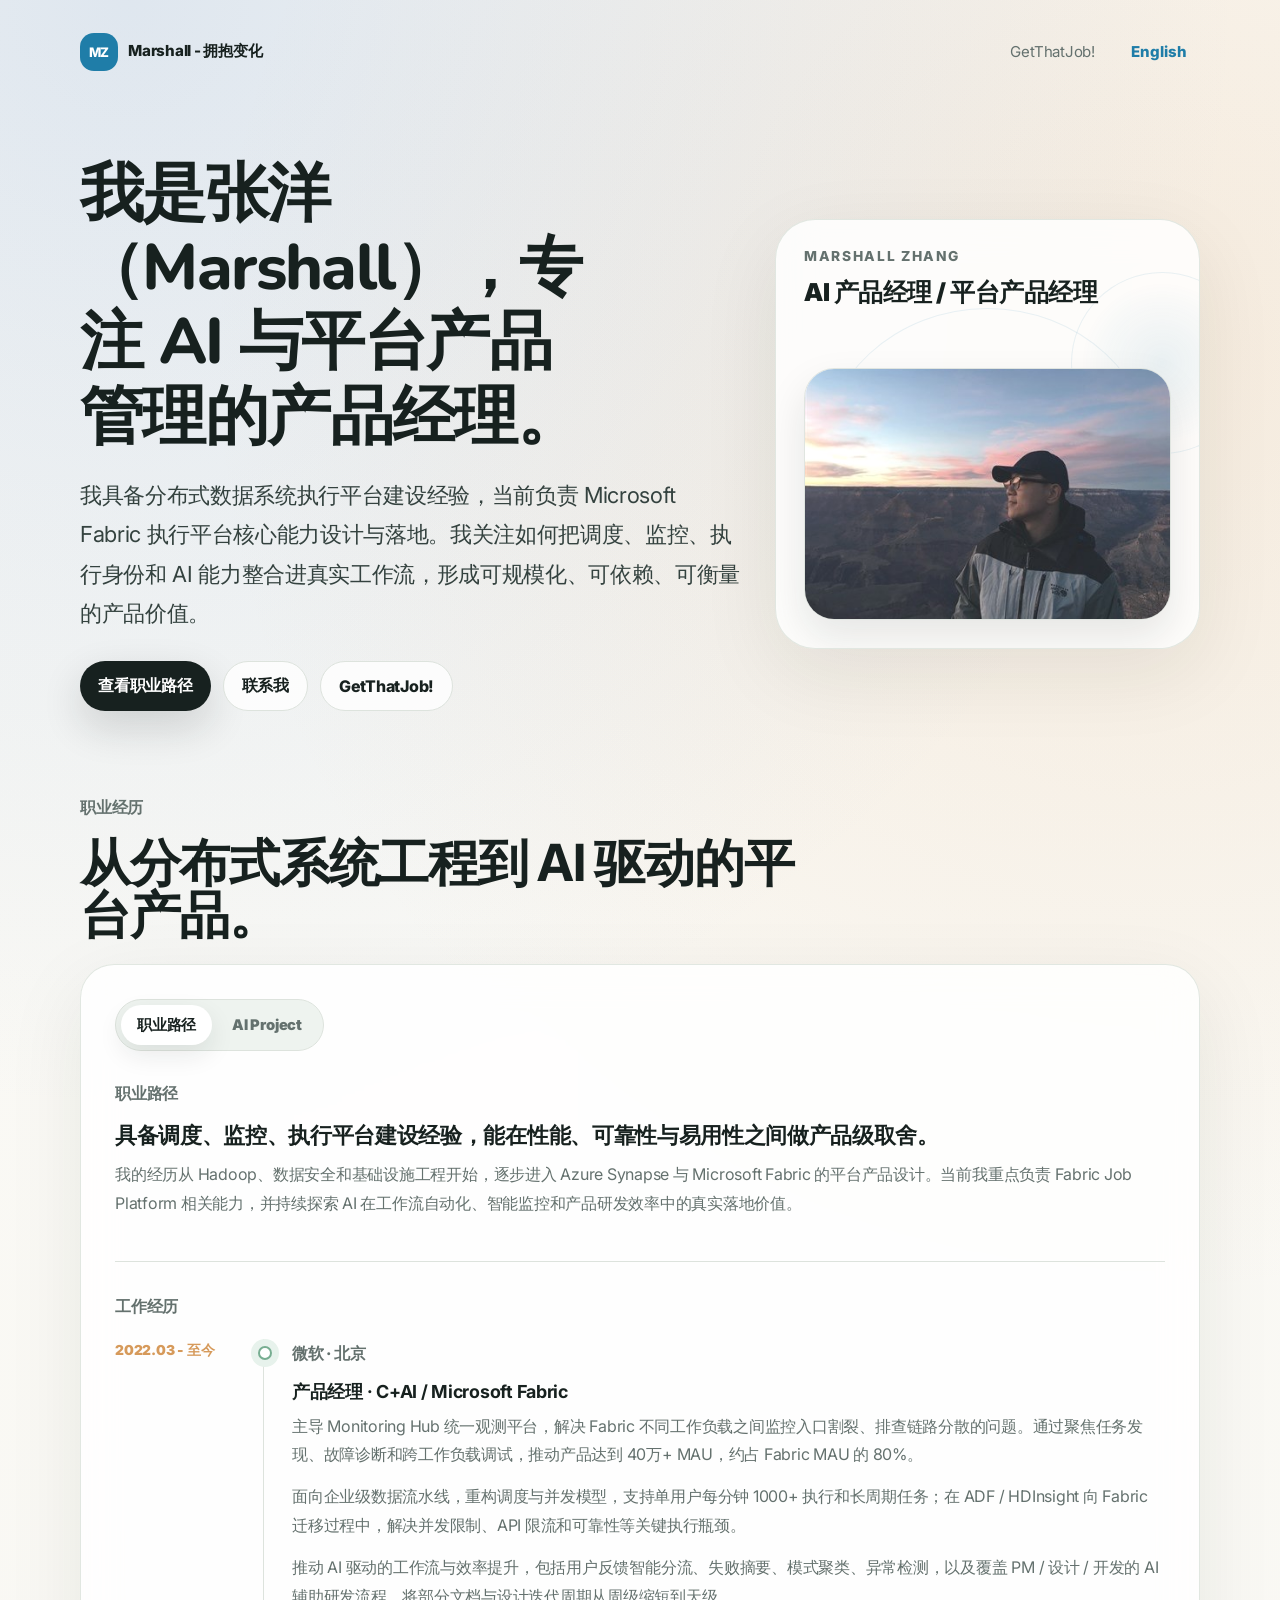
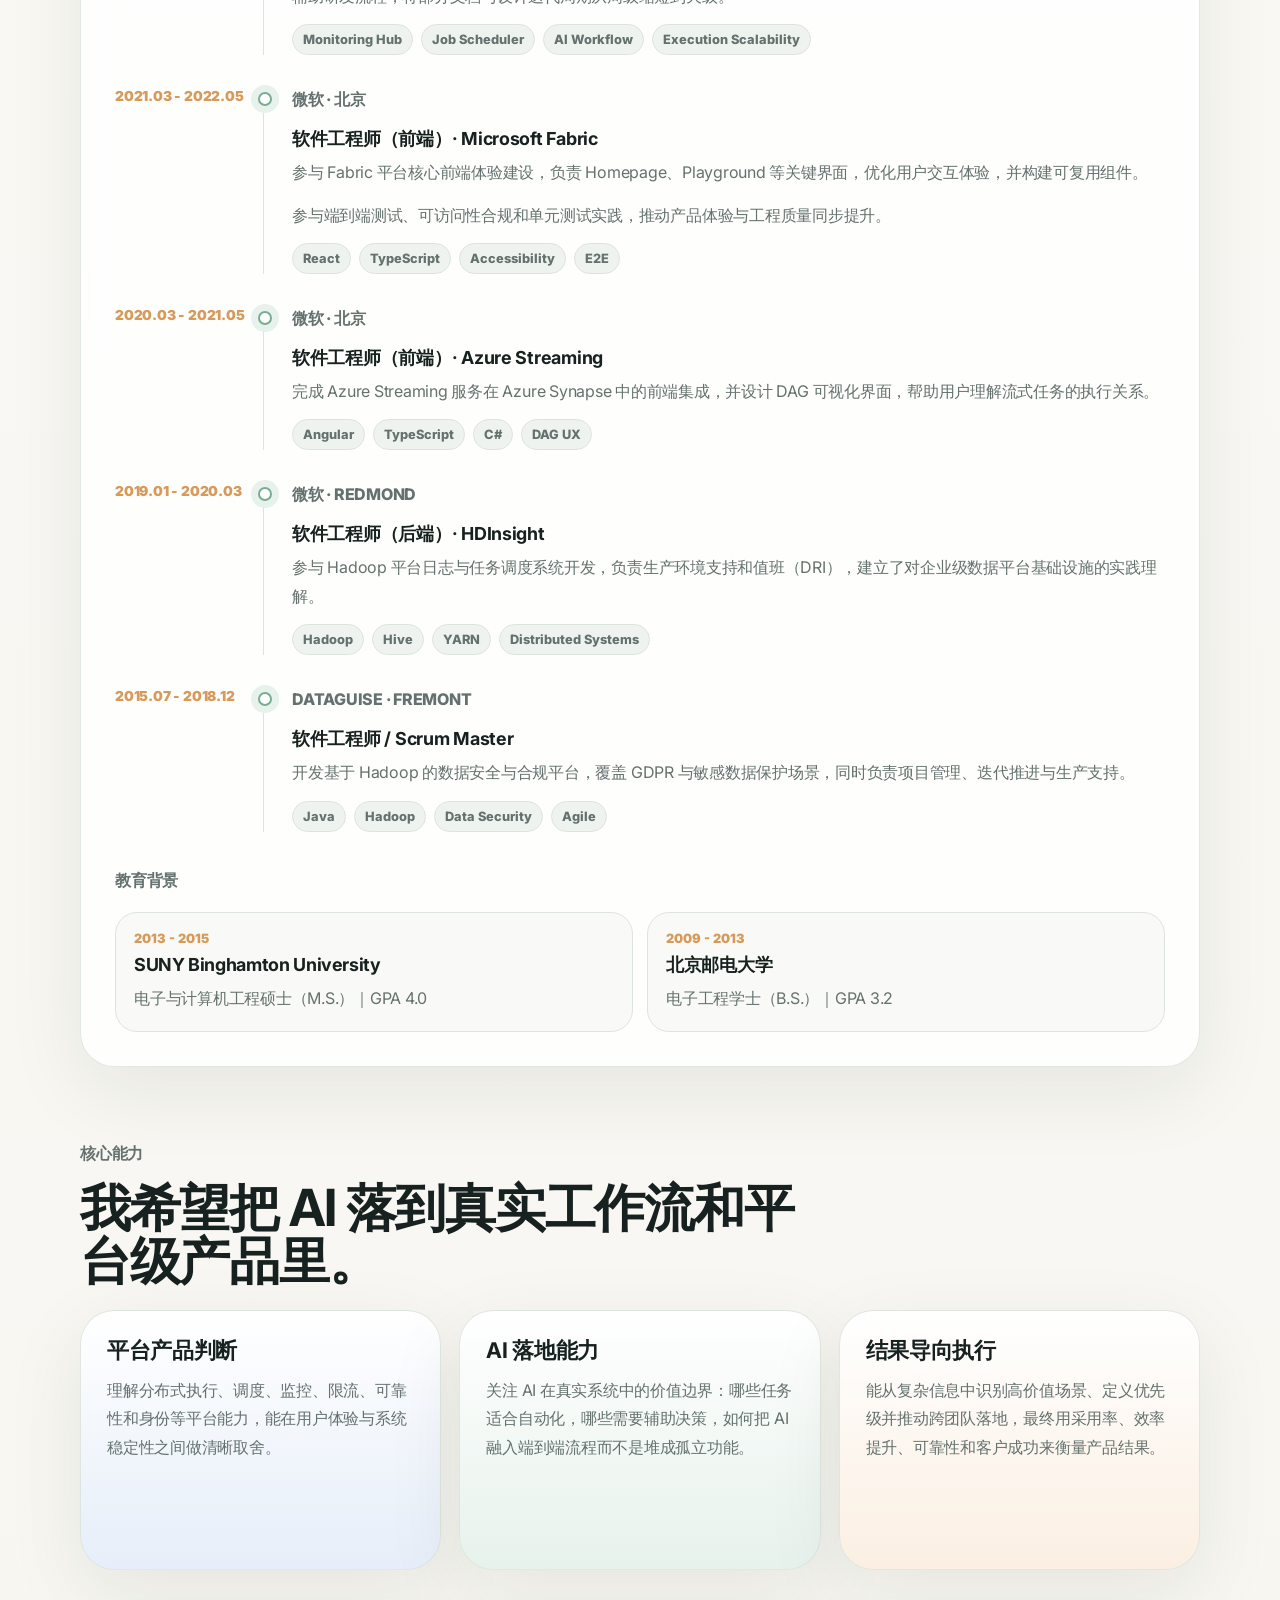
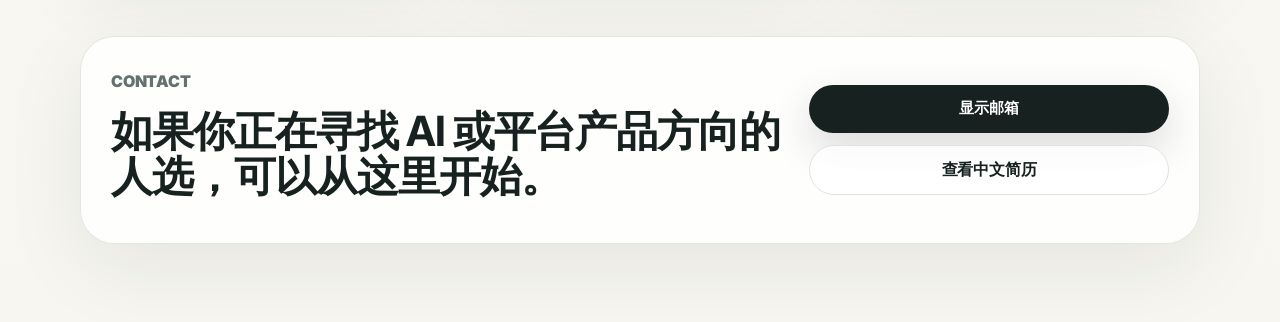
==== commit bf54100a: "Rename Resume Assist to GetThatJob" ====
--- a/index.html
+++ b/index.html
@@ -27,9 +27,9 @@
           </span>
         </a>
         <nav class="nav" aria-label="Main navigation">
-          <a href="./resumeAssist/">
-            <span class="lang-content lang-zh">简历修改建议</span>
-            <span class="lang-content lang-en">Resume Assist</span>
+          <a href="./getThatJob/">
+            <span class="lang-content lang-zh">GetThatJob!</span>
+            <span class="lang-content lang-en">GetThatJob!</span>
           </a>
           <button class="language-toggle" type="button" data-language-toggle>English</button>
         </nav>
@@ -59,9 +59,9 @@
                 <span class="lang-content lang-zh">联系我</span>
                 <span class="lang-content lang-en">Contact me</span>
               </a>
-              <a class="button secondary" href="./resumeAssist/">
-                <span class="lang-content lang-zh">简历修改建议</span>
-                <span class="lang-content lang-en">Try Resume Assist</span>
+              <a class="button secondary" href="./getThatJob/">
+                <span class="lang-content lang-zh">GetThatJob!</span>
+                <span class="lang-content lang-en">Try GetThatJob!</span>
               </a>
             </div>
           </div>
@@ -337,8 +337,8 @@
                 <article class="education-item side-project-item">
                   <span>2026</span>
                   <h4>
-                    <span class="lang-content lang-zh">AI Job Search Copilot / Resume Assist</span>
-                    <span class="lang-content lang-en">AI Job Search Copilot / Resume Assist</span>
+                    <span class="lang-content lang-zh">GetThatJob!</span>
+                    <span class="lang-content lang-en">GetThatJob!</span>
                   </h4>
                   <p>
                     <span class="lang-content lang-zh">一次完整的 AI agent 实操：把“针对 JD 改写简历、提前准备面试问题”的求职痛点，拆成结构化 JD 解析、候选人画像 RAG、Top-K 证据召回、eval set 验证、工具调用轨迹和人工确认边界。</span>
@@ -352,9 +352,9 @@
                     <span>Human Approval</span>
                   </div>
                   <div class="side-project-actions">
-                    <a class="button secondary" href="./resumeAssist/">
-                      <span class="lang-content lang-zh">试用简历修改建议</span>
-                      <span class="lang-content lang-en">Try Resume Assist</span>
+                    <a class="button secondary" href="./getThatJob/">
+                      <span class="lang-content lang-zh">试用 GetThatJob!</span>
+                      <span class="lang-content lang-en">Try GetThatJob!</span>
                     </a>
                   </div>
                 </article>
